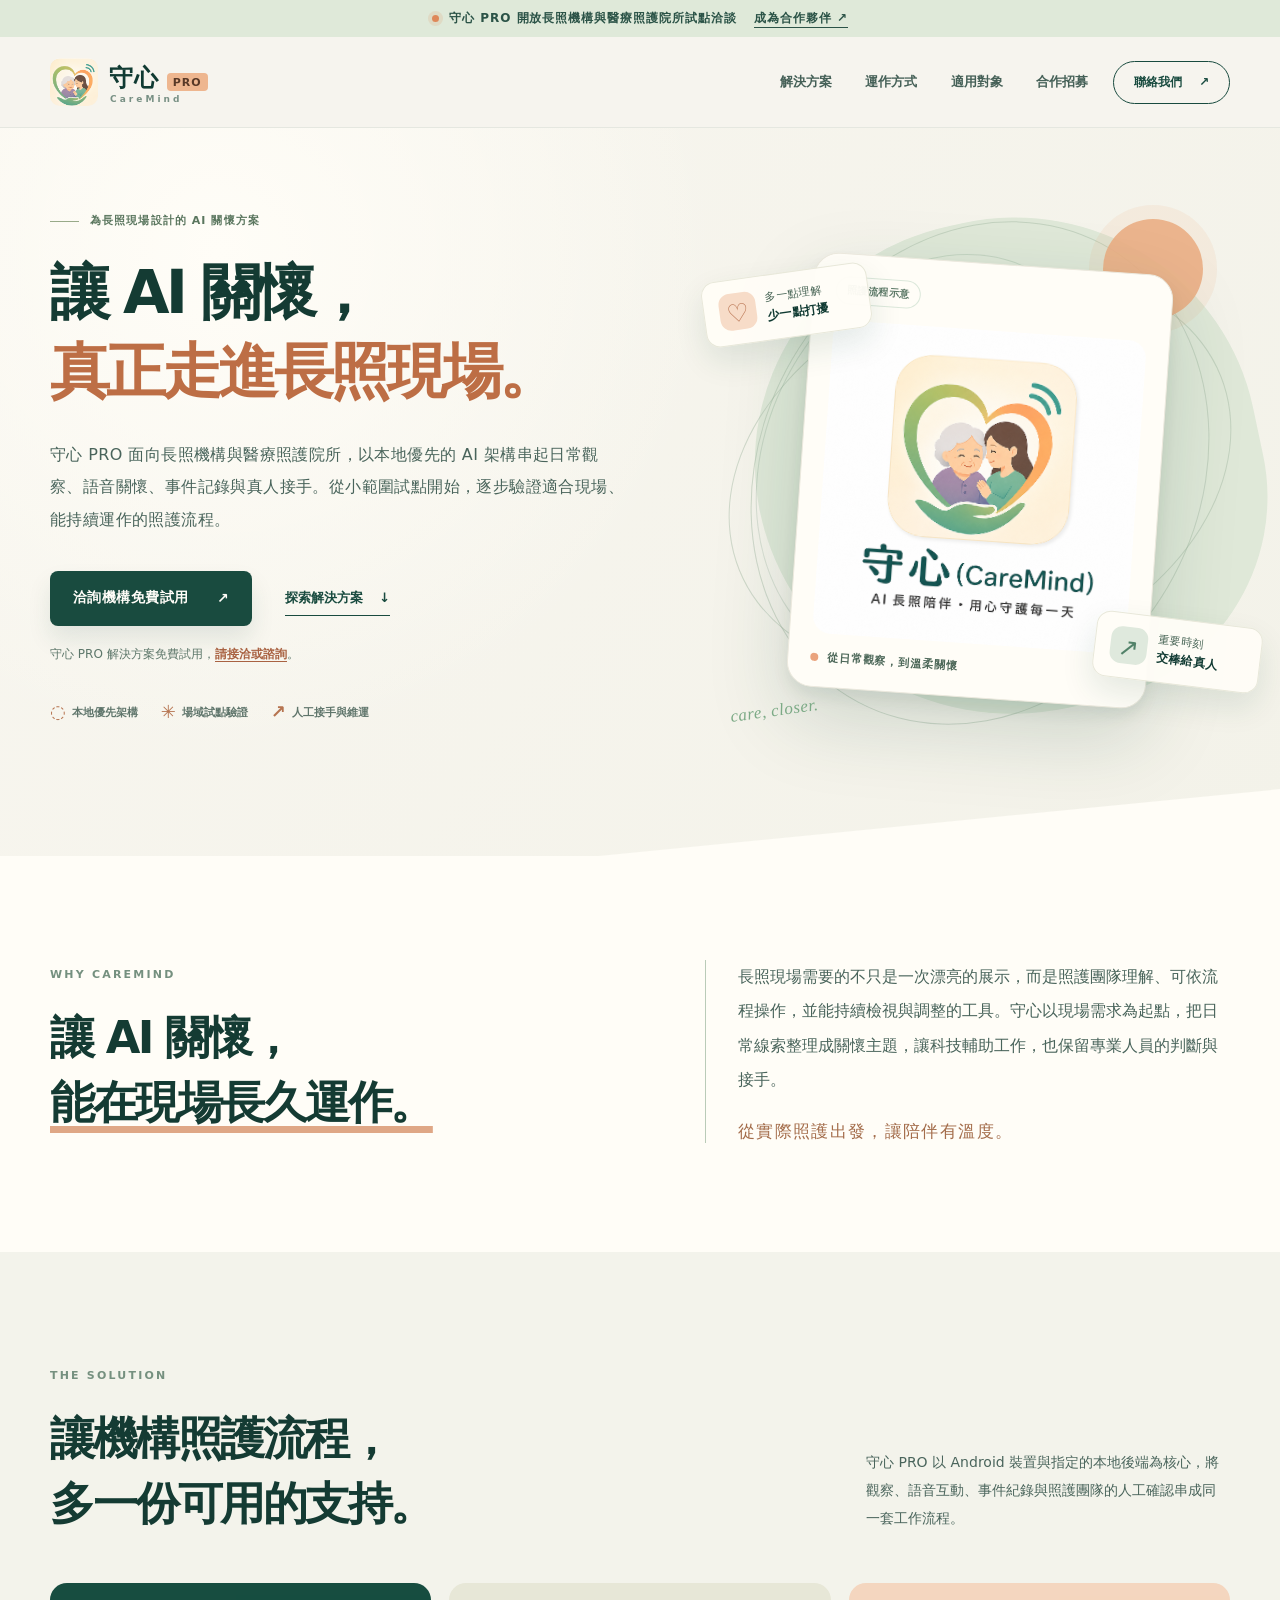
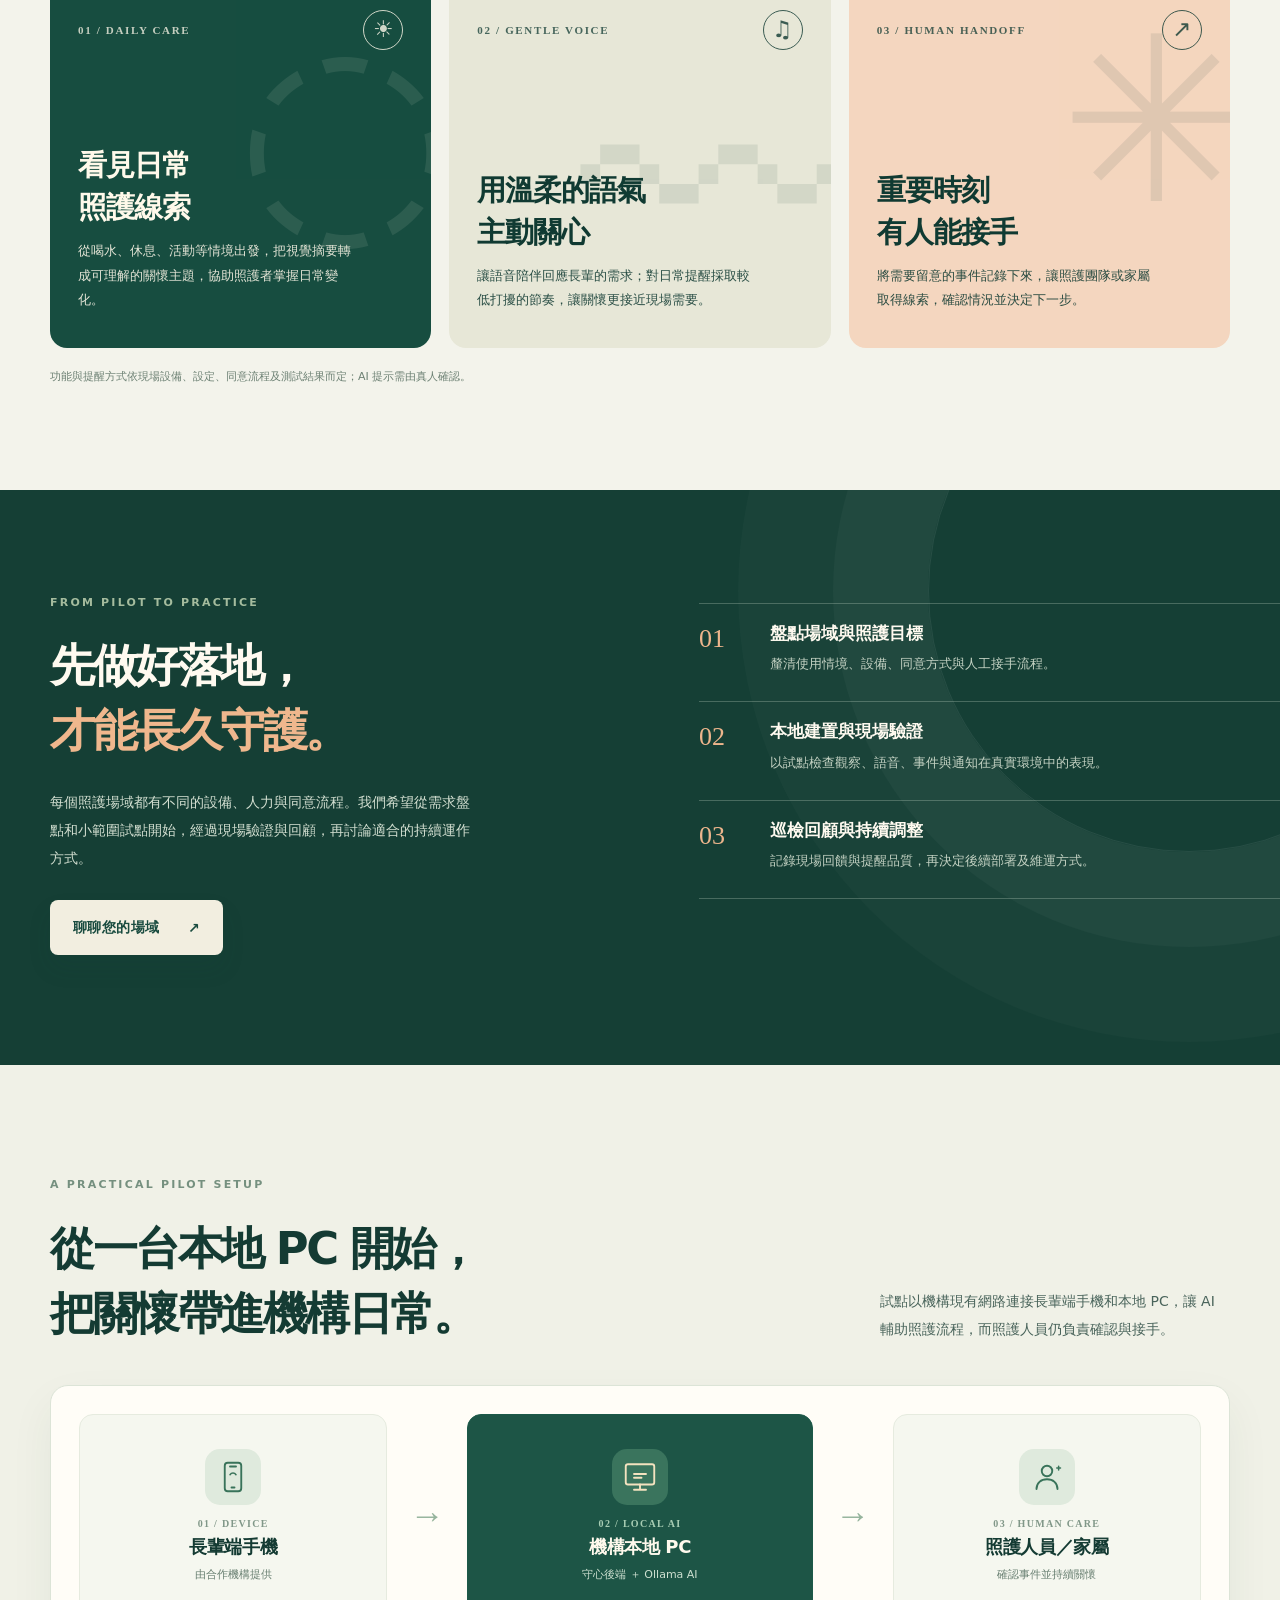
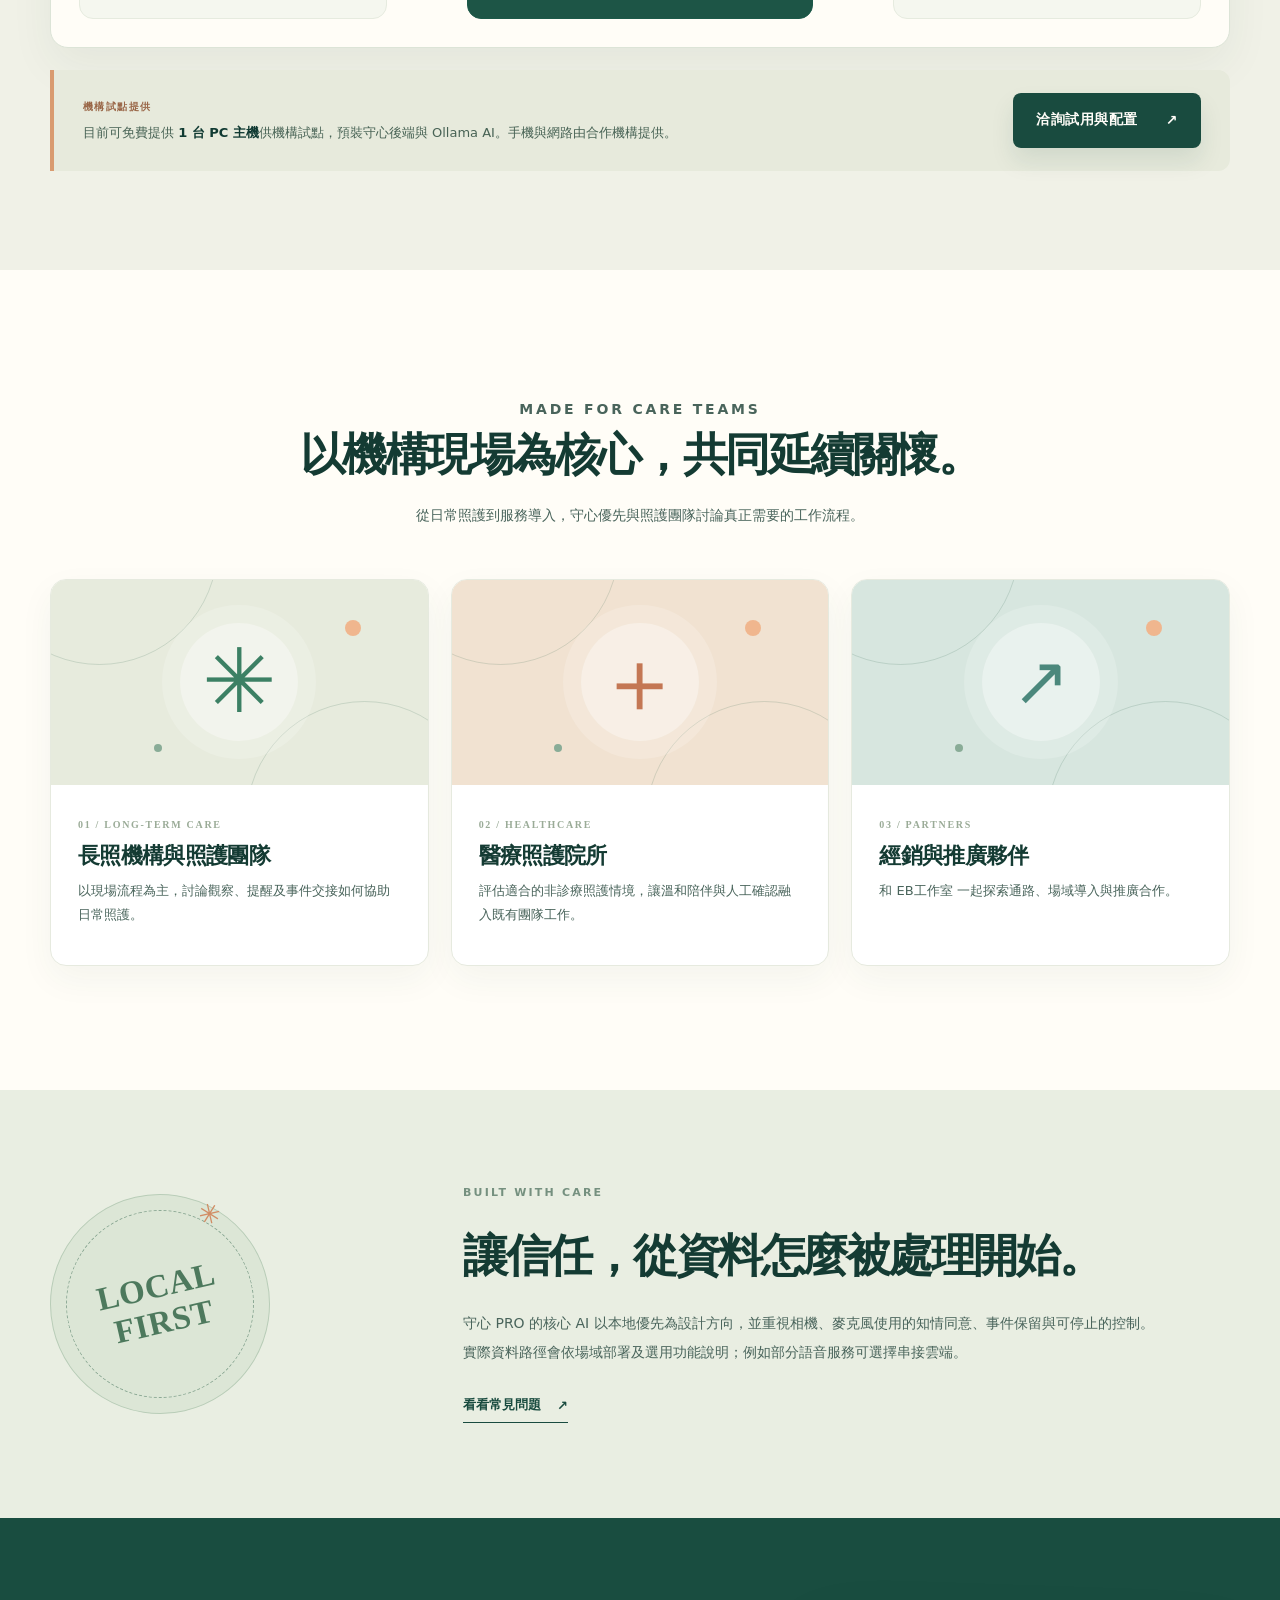
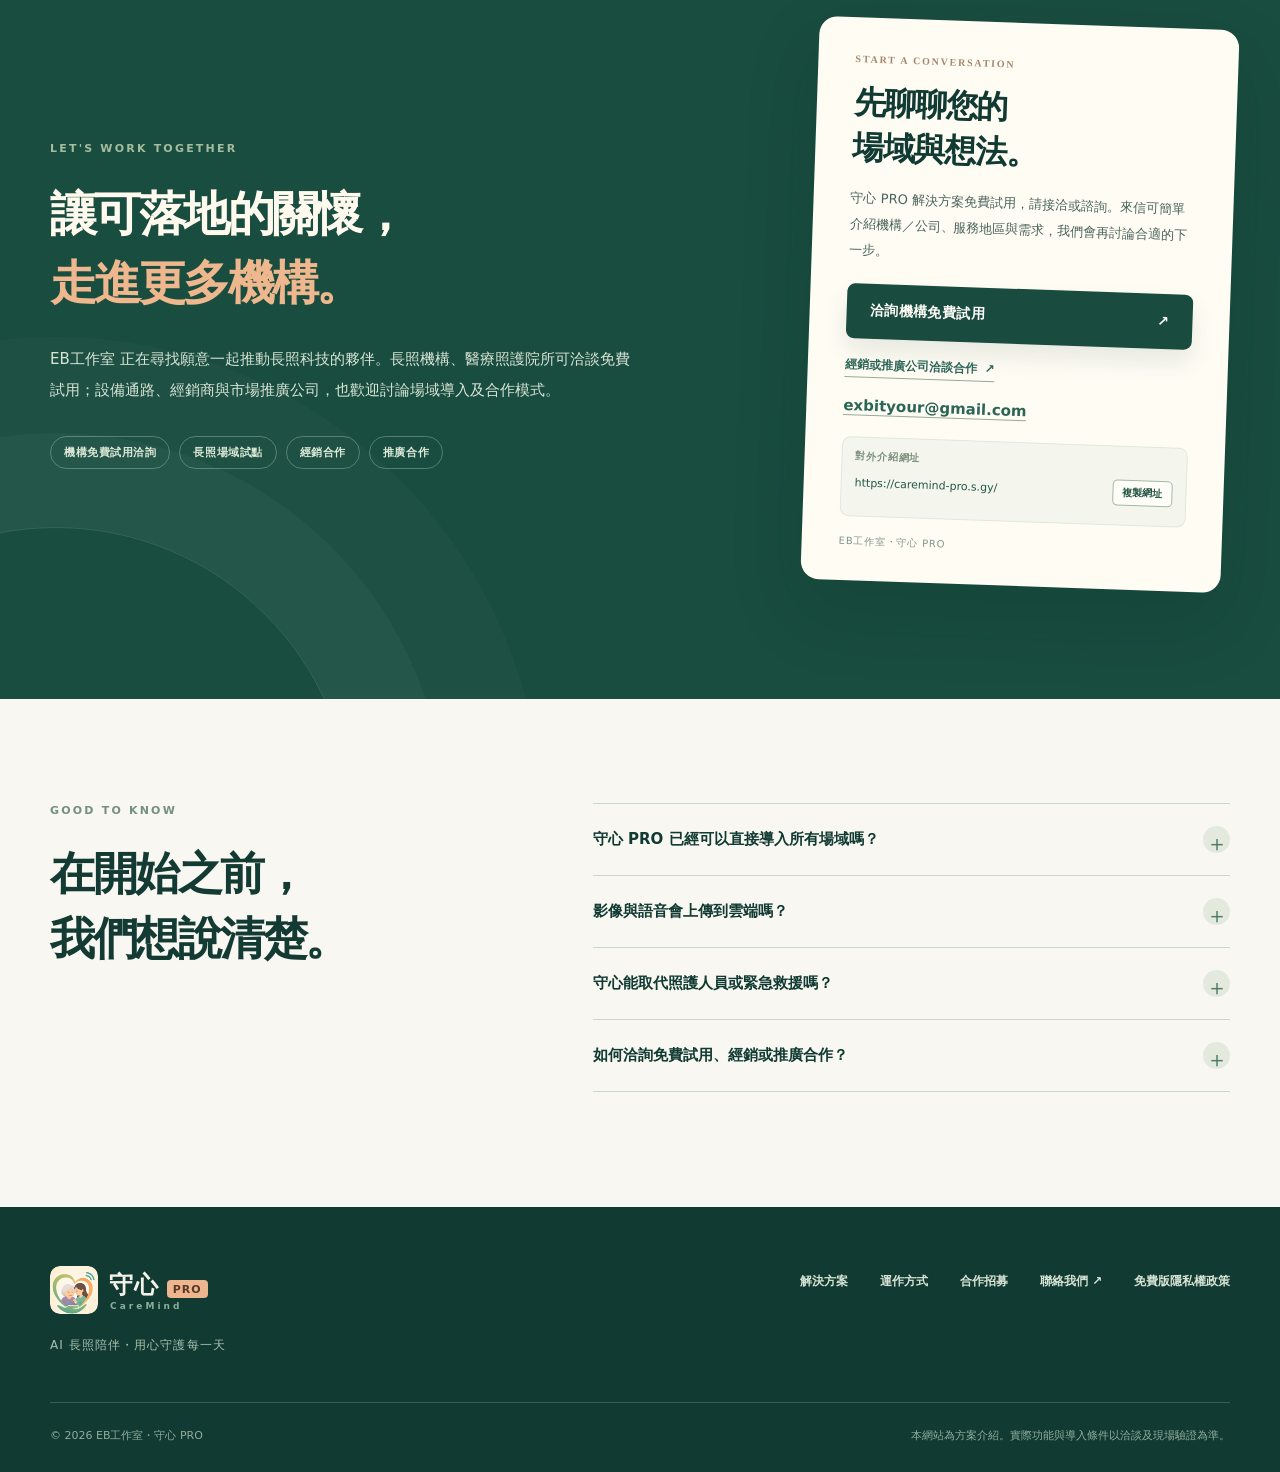
==== index.html @ 67236dec "Publish approved CareMind public website" ====
<!doctype html>
<html lang="zh-Hant-TW">
  <head>
    <meta charset="utf-8" />
    <meta name="viewport" content="width=device-width, initial-scale=1" />
    <meta name="theme-color" content="#f7f5ee" />
    <meta name="description" content="守心 PRO 為台灣長照機構與醫療照護院所規劃本地優先的 AI 關懷試點：日常觀察、語音陪伴、事件紀錄與照護人員接手。免費試用、經銷與推廣合作請洽 EB工作室。" />
    <meta property="og:type" content="website" />
    <meta property="og:locale" content="zh_TW" />
    <meta property="og:site_name" content="守心 PRO｜CareMind" />
    <meta property="og:url" content="https://caremind-pro.s.gy/" />
    <meta property="og:title" content="守心 PRO｜長照機構 AI 關懷試點與本地部署" />
    <meta property="og:description" content="面向長照機構與醫療照護院所的本地優先 AI 關懷方案。機構免費試用、經銷與推廣合作歡迎洽詢 EB工作室。" />
    <meta property="og:image" content="./assets/caremind-brand.png" />
    <meta property="og:image:type" content="image/png" />
    <meta property="og:image:width" content="1254" />
    <meta property="og:image:height" content="1254" />
    <meta property="og:image:alt" content="守心 CareMind 品牌圖：長輩與照護者在愛心中相伴" />
    <meta name="twitter:card" content="summary" />
    <meta name="twitter:title" content="守心 PRO｜長照機構 AI 關懷試點" />
    <meta name="twitter:description" content="本地優先 AI 關懷，從機構試點到人工接手。免費試用與經銷推廣合作歡迎洽詢。" />
    <meta name="twitter:image" content="./assets/caremind-brand.png" />
    <meta name="twitter:image:alt" content="守心 CareMind 品牌圖：長輩與照護者在愛心中相伴" />
    <title>守心 PRO｜長照機構 AI 關懷試點與本地部署方案</title>
    <script type="application/ld+json">
      {
        "@context": "https://schema.org",
        "@graph": [
          {
            "@type": "Organization",
            "@id": "https://caremind-pro.s.gy/#organization",
            "name": "EB工作室",
            "url": "https://caremind-pro.s.gy/",
            "email": "exbityour@gmail.com",
            "contactPoint": {
              "@type": "ContactPoint",
              "contactType": "方案與合作洽詢",
              "email": "exbityour@gmail.com",
              "availableLanguage": "zh-TW"
            }
          },
          {
            "@type": "WebSite",
            "@id": "https://caremind-pro.s.gy/#website",
            "name": "守心 PRO",
            "alternateName": "CareMind PRO",
            "url": "https://caremind-pro.s.gy/",
            "inLanguage": "zh-TW",
            "publisher": { "@id": "https://caremind-pro.s.gy/#organization" }
          }
        ]
      }
    </script>
    <link rel="icon" href="./assets/caremind-logo.svg?v=20261008" type="image/svg+xml" />
    <link rel="stylesheet" href="./styles.css?v=20261008-logo" />
  </head>
  <body>
    <a class="skip-link" href="#main">跳至主要內容</a>

    <div class="announcement">
      <div class="container announcement__inner">
        <span class="announcement__dot" aria-hidden="true"></span>
        <p>守心 PRO 開放長照機構與醫療照護院所試點洽談</p>
        <a href="#partners">成為合作夥伴 <span aria-hidden="true">↗</span></a>
      </div>
    </div>

    <header class="site-header">
      <div class="container site-header__inner">
        <a class="brand" href="#top" aria-label="守心 PRO，回到頁首">
          <span class="brand__mark" aria-hidden="true">
            <img src="./assets/caremind-logo.svg?v=20261008" width="48" height="48" alt="" />
          </span>
          <span class="brand__name">守心 <strong>PRO</strong><small>CareMind</small></span>
        </a>

        <nav class="desktop-nav" aria-label="主要導覽">
          <a href="#solution">解決方案</a>
          <a href="#how-it-works">運作方式</a>
          <a href="#who-its-for">適用對象</a>
          <a href="#partners">合作招募</a>
        </nav>

        <a class="header-contact" href="mailto:exbityour@gmail.com?subject=%E5%AE%88%E5%BF%83%20PRO%20%E6%96%B9%E6%A1%88%E6%B4%BD%E8%AB%87">聯絡我們 <span aria-hidden="true">↗</span></a>

        <details class="mobile-nav">
          <summary aria-label="開啟導覽選單"><span></span><span></span><span></span></summary>
          <nav aria-label="手機導覽">
            <a href="#solution">解決方案</a>
            <a href="#how-it-works">運作方式</a>
            <a href="#who-its-for">適用對象</a>
            <a href="#partners">合作招募</a>
            <a href="mailto:exbityour@gmail.com">聯絡我們 ↗</a>
          </nav>
        </details>
      </div>
    </header>

    <main id="main">
      <section class="hero section" id="top" aria-labelledby="hero-title">
        <div class="container hero__grid">
          <div class="hero__copy">
            <p class="eyebrow"><span class="eyebrow__line"></span> 為長照現場設計的 AI 關懷方案</p>
            <h1 id="hero-title">讓 AI 關懷，<br /><em>真正走進長照現場。</em></h1>
            <p class="hero__lead">守心 PRO 面向長照機構與醫療照護院所，以本地優先的 AI 架構串起日常觀察、語音關懷、事件記錄與真人接手。從小範圍試點開始，逐步驗證適合現場、能持續運作的照護流程。</p>
            <div class="hero__actions">
              <a class="button button--primary" href="mailto:exbityour@gmail.com?subject=%E5%AE%88%E5%BF%83%20PRO%20%E6%A9%9F%E6%A7%8B%E5%85%8D%E8%B2%BB%E8%A9%A6%E7%94%A8%E8%AB%AE%E8%A9%A2">洽詢機構免費試用 <span aria-hidden="true">↗</span></a>
              <a class="text-link" href="#solution">探索解決方案 <span aria-hidden="true">↓</span></a>
            </div>
            <p class="hero__trial">守心 PRO 解決方案免費試用，<a href="mailto:exbityour@gmail.com?subject=%E5%AE%88%E5%BF%83%20PRO%20%E5%85%8D%E8%B2%BB%E8%A9%A6%E7%94%A8%E8%AB%AE%E8%A9%A2">請接洽或諮詢</a>。</p>
            <div class="hero__footer" aria-label="方案重點">
              <span><i class="hero__footer-icon" aria-hidden="true">◌</i> 本地優先架構</span>
              <span><i class="hero__footer-icon" aria-hidden="true">✳</i> 場域試點驗證</span>
              <span><i class="hero__footer-icon" aria-hidden="true">↗</i> 人工接手與維運</span>
            </div>
          </div>

          <div class="hero-art" aria-label="守心照護流程示意">
            <div class="hero-art__orbit hero-art__orbit--one" aria-hidden="true"></div>
            <div class="hero-art__orbit hero-art__orbit--two" aria-hidden="true"></div>
            <div class="hero-art__sun" aria-hidden="true"></div>
            <div class="hero-art__card">
              <span class="hero-art__tag">照護流程示意</span>
              <div class="hero-art__logo-frame">
                <img src="./assets/caremind-brand.png" width="1254" height="1254" alt="守心 CareMind：AI 長照陪伴，用心守護每一天" fetchpriority="high" />
              </div>
              <div class="hero-art__caption"><span class="hero-art__caption-dot"></span><span>從日常觀察，到溫柔關懷</span></div>
            </div>
            <div class="hero-art__note hero-art__note--top"><span class="mini-icon mini-icon--peach" aria-hidden="true">♡</span><span>多一點理解<br /><strong>少一點打擾</strong></span></div>
            <div class="hero-art__note hero-art__note--bottom"><span class="mini-icon mini-icon--sage" aria-hidden="true">↗</span><span>重要時刻<br /><strong>交棒給真人</strong></span></div>
            <span class="hero-art__scribble" aria-hidden="true">care, closer.</span>
          </div>
        </div>
        <div class="hero__bottom-shape" aria-hidden="true"></div>
      </section>

      <section class="intro section" aria-labelledby="intro-title">
        <div class="container intro__grid">
          <div><p class="section-kicker">WHY CAREMIND</p><h2 id="intro-title">讓 AI 關懷，<br /><span class="underlined">能在現場長久運作。</span></h2></div>
          <div class="intro__copy"><p>長照現場需要的不只是一次漂亮的展示，而是照護團隊理解、可依流程操作，並能持續檢視與調整的工具。守心以現場需求為起點，把日常線索整理成關懷主題，讓科技輔助工作，也保留專業人員的判斷與接手。</p><span class="intro__signature">從實際照護出發，讓陪伴有溫度。</span></div>
        </div>
      </section>

      <section class="solution section" id="solution" aria-labelledby="solution-title">
        <div class="container">
          <div class="section-heading"><div><p class="section-kicker">THE SOLUTION</p><h2 id="solution-title">讓機構照護流程，<br />多一份可用的支持。</h2></div><p>守心 PRO 以 Android 裝置與指定的本地後端為核心，將觀察、語音互動、事件紀錄與照護團隊的人工確認串成同一套工作流程。</p></div>
          <div class="feature-grid">
            <article class="feature-card feature-card--green"><div class="feature-card__top"><span class="feature-card__number">01 / DAILY CARE</span><span class="feature-card__icon" aria-hidden="true">☀</span></div><h3>看見日常<br />照護線索</h3><p>從喝水、休息、活動等情境出發，把視覺摘要轉成可理解的關懷主題，協助照護者掌握日常變化。</p><span class="feature-card__ornament" aria-hidden="true">◌</span></article>
            <article class="feature-card feature-card--cream"><div class="feature-card__top"><span class="feature-card__number">02 / GENTLE VOICE</span><span class="feature-card__icon" aria-hidden="true">♫</span></div><h3>用溫柔的語氣<br />主動關心</h3><p>讓語音陪伴回應長輩的需求；對日常提醒採取較低打擾的節奏，讓關懷更接近現場需要。</p><span class="feature-card__ornament" aria-hidden="true">〰</span></article>
            <article class="feature-card feature-card--peach"><div class="feature-card__top"><span class="feature-card__number">03 / HUMAN HANDOFF</span><span class="feature-card__icon" aria-hidden="true">↗</span></div><h3>重要時刻<br />有人能接手</h3><p>將需要留意的事件記錄下來，讓照護團隊或家屬取得線索，確認情況並決定下一步。</p><span class="feature-card__ornament" aria-hidden="true">✳</span></article>
          </div>
          <p class="solution__note">功能與提醒方式依現場設備、設定、同意流程及測試結果而定；AI 提示需由真人確認。</p>
        </div>
      </section>

      <section class="process section" id="how-it-works" aria-labelledby="process-title">
        <div class="container process__grid">
          <div class="process__lead"><p class="section-kicker section-kicker--light">FROM PILOT TO PRACTICE</p><h2 id="process-title">先做好落地，<br /><em>才能長久守護。</em></h2><p>每個照護場域都有不同的設備、人力與同意流程。我們希望從需求盤點和小範圍試點開始，經過現場驗證與回顧，再討論適合的持續運作方式。</p><a class="button button--light" href="mailto:exbityour@gmail.com?subject=%E5%AE%88%E5%BF%83%20PRO%20%E6%A9%9F%E6%A7%8B%E8%A9%A6%E9%BB%9E%E6%B4%BD%E8%AB%87">聊聊您的場域 <span aria-hidden="true">↗</span></a></div>
          <ol class="process-list">
            <li><span class="process-list__num">01</span><div><h3>盤點場域與照護目標</h3><p>釐清使用情境、設備、同意方式與人工接手流程。</p></div></li>
            <li><span class="process-list__num">02</span><div><h3>本地建置與現場驗證</h3><p>以試點檢查觀察、語音、事件與通知在真實環境中的表現。</p></div></li>
            <li><span class="process-list__num">03</span><div><h3>巡檢回顧與持續調整</h3><p>記錄現場回饋與提醒品質，再決定後續部署及維運方式。</p></div></li>
          </ol>
        </div>
      </section>

      <section class="pilot section" id="pilot" aria-labelledby="pilot-title">
        <div class="container">
          <div class="pilot__heading"><div><p class="section-kicker">A PRACTICAL PILOT SETUP</p><h2 id="pilot-title">從一台本地 PC 開始，<br />把關懷帶進機構日常。</h2></div><p>試點以機構現有網路連接長輩端手機和本地 PC，讓 AI 輔助照護流程，而照護人員仍負責確認與接手。</p></div>
          <div class="pilot-diagram" aria-label="機構試點架構：長輩端手機透過機構網路連接本地 PC，再由照護人員與家屬確認及關懷">
            <div class="pilot-diagram__node"><span class="pilot-diagram__icon" aria-hidden="true"><svg viewBox="0 0 48 48" fill="none"><rect x="13" y="5" width="22" height="38" rx="4" stroke="currentColor" stroke-width="2.5"/><path d="M20 10h8M22 38h4" stroke="currentColor" stroke-width="2.5" stroke-linecap="round"/><path d="M20 21c2-3 6-3 8 0" stroke="currentColor" stroke-width="2" stroke-linecap="round"/></svg></span><span class="pilot-diagram__step">01 / DEVICE</span><strong>長輩端手機</strong><small>由合作機構提供</small></div>
            <span class="pilot-diagram__arrow" aria-hidden="true">→</span>
            <div class="pilot-diagram__node pilot-diagram__node--core"><span class="pilot-diagram__icon" aria-hidden="true"><svg viewBox="0 0 48 48" fill="none"><rect x="5" y="7" width="38" height="27" rx="3" stroke="currentColor" stroke-width="2.5"/><path d="M16 41h16M24 34v7M16 20h16M16 25h10" stroke="currentColor" stroke-width="2.5" stroke-linecap="round"/></svg></span><span class="pilot-diagram__step">02 / LOCAL AI</span><strong>機構本地 PC</strong><small>守心後端 ＋ Ollama AI</small></div>
            <span class="pilot-diagram__arrow" aria-hidden="true">→</span>
            <div class="pilot-diagram__node"><span class="pilot-diagram__icon" aria-hidden="true"><svg viewBox="0 0 48 48" fill="none"><circle cx="24" cy="16" r="7" stroke="currentColor" stroke-width="2.5"/><path d="M10 40c0-8 6-13 14-13s14 5 14 13" stroke="currentColor" stroke-width="2.5" stroke-linecap="round"/><path d="M37 12h5M39.5 9.5v5" stroke="currentColor" stroke-width="2" stroke-linecap="round"/></svg></span><span class="pilot-diagram__step">03 / HUMAN CARE</span><strong>照護人員／家屬</strong><small>確認事件並持續關懷</small></div>
          </div>
          <div class="pilot__footer"><div><span class="pilot__offer-label">機構試點提供</span><p>目前可免費提供 <strong>1 台 PC 主機</strong>供機構試點，預裝守心後端與 Ollama AI。手機與網路由合作機構提供。</p></div><a class="button button--primary" href="mailto:exbityour@gmail.com?subject=%E5%AE%88%E5%BF%83%20PRO%20%E6%A9%9F%E6%A7%8B%E8%A9%A6%E9%BB%9E%E8%88%87%E5%85%8D%E8%B2%BB%E8%A9%A6%E7%94%A8%E8%AB%AE%E8%A9%A2">洽詢試用與配置 <span aria-hidden="true">↗</span></a></div>
        </div>
      </section>

      <section class="audience section" id="who-its-for" aria-labelledby="audience-title">
        <div class="container">
          <div class="section-heading section-heading--center"><p class="section-kicker">MADE FOR CARE TEAMS</p><h2 id="audience-title">以機構現場為核心，共同延續關懷。</h2><p>從日常照護到服務導入，守心優先與照護團隊討論真正需要的工作流程。</p></div>
          <div class="audience-grid">
            <article class="audience-card"><div class="audience-card__art audience-card__art--home" aria-hidden="true"><span>✳</span><i></i></div><div class="audience-card__body"><span class="audience-card__label">01 / LONG-TERM CARE</span><h3>長照機構與照護團隊</h3><p>以現場流程為主，討論觀察、提醒及事件交接如何協助日常照護。</p></div></article>
            <article class="audience-card"><div class="audience-card__art audience-card__art--care" aria-hidden="true"><span>＋</span><i></i></div><div class="audience-card__body"><span class="audience-card__label">02 / HEALTHCARE</span><h3>醫療照護院所</h3><p>評估適合的非診療照護情境，讓溫和陪伴與人工確認融入既有團隊工作。</p></div></article>
            <article class="audience-card"><div class="audience-card__art audience-card__art--partner" aria-hidden="true"><span>↗</span><i></i></div><div class="audience-card__body"><span class="audience-card__label">03 / PARTNERS</span><h3>經銷與推廣夥伴</h3><p>和 EB工作室 一起探索通路、場域導入與推廣合作。</p></div></article>
          </div>
        </div>
      </section>

      <section class="trust section" aria-labelledby="trust-title">
        <div class="container trust__grid">
          <div class="trust__badge" aria-hidden="true"><span>LOCAL<br />FIRST</span><span class="trust__badge-ring"></span></div>
          <div><p class="section-kicker">BUILT WITH CARE</p><h2 id="trust-title">讓信任，從資料怎麼被處理開始。</h2><p>守心 PRO 的核心 AI 以本地優先為設計方向，並重視相機、麥克風使用的知情同意、事件保留與可停止的控制。實際資料路徑會依場域部署及選用功能說明；例如部分語音服務可選擇串接雲端。</p><a class="text-link" href="#questions">看看常見問題 <span aria-hidden="true">↗</span></a></div>
        </div>
      </section>

      <section class="partners section" id="partners" aria-labelledby="partners-title">
        <div class="container partners__grid">
          <div class="partners__copy"><p class="section-kicker section-kicker--light">LET'S WORK TOGETHER</p><h2 id="partners-title">讓可落地的關懷，<br /><em>走進更多機構。</em></h2><p>EB工作室 正在尋找願意一起推動長照科技的夥伴。長照機構、醫療照護院所可洽談免費試用；設備通路、經銷商與市場推廣公司，也歡迎討論場域導入及合作模式。</p><div class="partner-tags"><span>機構免費試用洽詢</span><span>長照場域試點</span><span>經銷合作</span><span>推廣合作</span></div></div>
          <div class="contact-card"><span class="contact-card__eyebrow">START A CONVERSATION</span><h3>先聊聊您的<br />場域與想法。</h3><p>守心 PRO 解決方案免費試用，請接洽或諮詢。來信可簡單介紹機構／公司、服務地區與需求，我們會再討論合適的下一步。</p><a class="button button--primary contact-card__button" href="mailto:exbityour@gmail.com?subject=%E5%AE%88%E5%BF%83%20PRO%20%E6%A9%9F%E6%A7%8B%E5%85%8D%E8%B2%BB%E8%A9%A6%E7%94%A8%E8%AB%AE%E8%A9%A2">洽詢機構免費試用 <span aria-hidden="true">↗</span></a><a class="contact-card__partner" href="mailto:exbityour@gmail.com?subject=%E5%AE%88%E5%BF%83%20PRO%20%E7%B6%93%E9%8A%B7%E8%88%87%E6%8E%A8%E5%BB%A3%E5%90%88%E4%BD%9C">經銷或推廣公司洽談合作 <span aria-hidden="true">↗</span></a><a class="contact-card__email" href="mailto:exbityour@gmail.com">exbityour@gmail.com</a><div class="contact-card__share"><span>對外介紹網址</span><code>https://caremind-pro.s.gy/</code><button type="button" id="copy-site-link">複製網址</button><span class="contact-card__share-status" id="copy-site-status" role="status" aria-live="polite"></span></div><span class="contact-card__studio">EB工作室・守心 PRO</span></div>
        </div>
      </section>

      <section class="faq section" id="questions" aria-labelledby="faq-title">
        <div class="container faq__grid"><div><p class="section-kicker">GOOD TO KNOW</p><h2 id="faq-title">在開始之前，<br />我們想說清楚。</h2></div><div class="faq__items"><details><summary>守心 PRO 已經可以直接導入所有場域嗎？<span aria-hidden="true">＋</span></summary><p>目前適合先洽談需求與試點。部署方式、設備條件、通知流程及現場驗收，都需要依您的場域確認；我們不會將展示情境當成已完成的正式部署。</p></details><details><summary>影像與語音會上傳到雲端嗎？<span aria-hidden="true">＋</span></summary><p>核心 AI 採本地優先設計，使用指定的本地後端處理。實際資料路徑取決於部署與選用設定；例如部分語音服務可選擇雲端端點，應在啟用前向使用者清楚說明。</p></details><details><summary>守心能取代照護人員或緊急救援嗎？<span aria-hidden="true">＋</span></summary><p>不能。守心是照護輔助工具，不是醫療器材，也不提供診斷、治療或緊急救援。AI 提醒可能誤判或漏報，重要事件仍須由真人確認並依現場流程處理。</p></details><details><summary>如何洽詢免費試用、經銷或推廣合作？<span aria-hidden="true">＋</span></summary><p>請寄信至 <a href="mailto:exbityour@gmail.com">exbityour@gmail.com</a>，介紹您的機構或公司、服務地區、需求與合作想法。EB工作室 會依方向進一步討論。</p></details></div></div>
      </section>
    </main>

    <footer class="site-footer"><div class="container"><div class="site-footer__top"><div><a class="brand brand--footer" href="#top" aria-label="守心 PRO，回到頁首"><span class="brand__mark" aria-hidden="true"><img src="./assets/caremind-logo.svg?v=20261008" width="48" height="48" alt="" loading="lazy" /></span><span class="brand__name">守心 <strong>PRO</strong><small>CareMind</small></span></a><p>AI 長照陪伴・用心守護每一天</p></div><div class="site-footer__links"><a href="#solution">解決方案</a><a href="#how-it-works">運作方式</a><a href="#partners">合作招募</a><a href="mailto:exbityour@gmail.com">聯絡我們 ↗</a><a href="https://caremind-pro.s.gy/free-privacy">免費版隱私權政策</a></div></div><div class="site-footer__bottom"><span>© <span id="year">2026</span> EB工作室・守心 PRO</span><span>本網站為方案介紹。實際功能與導入條件以洽談及現場驗證為準。</span></div></div></footer>
    <script src="./main.js" defer></script>
  </body>
</html>
---- styles.css ----
:root {
  --ink: #143b33;
  --ink-soft: #49645b;
  --forest: #194b3f;
  --forest-deep: #103a32;
  --mint: #dce7d6;
  --cream: #f7f5ee;
  --paper: #fffdf7;
  --peach: #f7c7a7;
  --orange: #e67f50;
  --line: #dce1d4;
  --shadow: 0 22px 70px rgb(26 56 44 / 9%);
}

* { box-sizing: border-box; }
html { scroll-behavior: smooth; }
body { margin: 0; overflow-x: hidden; background: var(--cream); color: var(--ink); font-family: "Noto Sans TC", "PingFang TC", "Microsoft JhengHei", system-ui, sans-serif; -webkit-font-smoothing: antialiased; }
img, svg { display: block; max-width: 100%; }
a { color: inherit; text-decoration: none; }
button, summary { cursor: pointer; }
a:focus-visible, summary:focus-visible { outline: 3px solid var(--orange); outline-offset: 4px; }
::selection { background: #f3bd97; color: var(--forest-deep); }
.container { width: min(100% - 64px, 1180px); margin-inline: auto; }
.section { position: relative; }
.skip-link { position: absolute; left: 16px; top: -100px; z-index: 20; padding: 10px 16px; background: var(--paper); border: 2px solid var(--forest); border-radius: 10px; }
.skip-link:focus { top: 12px; }

.announcement { background: #dfe9d9; color: #2b5347; font-size: 12px; font-weight: 650; letter-spacing: .08em; }
.announcement__inner { min-height: 37px; display: flex; align-items: center; justify-content: center; gap: 10px; }
.announcement p { margin: 0; }
.announcement a { margin-left: 7px; border-bottom: 1px solid currentColor; white-space: nowrap; }
.announcement a:hover { color: #a25936; }
.announcement__dot { width: 7px; height: 7px; flex: 0 0 7px; border-radius: 50%; background: #de8859; box-shadow: 0 0 0 4px rgb(222 136 89 / 16%); }

.site-header { position: relative; z-index: 10; background: rgb(247 245 238 / 94%); border-bottom: 1px solid rgb(25 75 63 / 8%); }
.site-header__inner { display: flex; align-items: center; justify-content: space-between; min-height: 90px; gap: 25px; }
.brand { display: inline-flex; align-items: center; gap: 11px; color: var(--forest-deep); white-space: nowrap; }
.brand__mark { width: 48px; height: 48px; flex: 0 0 auto; display: grid; place-items: center; overflow: hidden; border-radius: 10px; }
.brand__mark img { display: block; width: 100%; height: 100%; }
.brand__name { display: flex; align-items: baseline; gap: 7px; position: relative; padding-bottom: 8px; font-size: 24px; font-weight: 850; line-height: 1; letter-spacing: .055em; }
.brand__name strong { font-size: 11px; padding: 4px 6px 3px; border-radius: 4px; background: #eeb68f; color: #583927; font-weight: 800; letter-spacing: .1em; }
.brand__name small { position: absolute; left: 1px; bottom: -5px; font-size: 9px; font-weight: 800; letter-spacing: .34em; color: #789084; }
.desktop-nav { display: flex; align-items: center; gap: clamp(18px, 2.6vw, 38px); margin-left: auto; font-size: 13px; font-weight: 750; color: #456057; }
.desktop-nav a { transition: color .2s ease; }
.desktop-nav a:hover { color: var(--orange); }
.header-contact { display: inline-flex; align-items: center; justify-content: center; gap: 17px; min-height: 43px; padding: 0 20px; border: 1px solid var(--forest); border-radius: 100px; color: var(--forest); font-size: 12px; font-weight: 800; white-space: nowrap; transition: background .2s, color .2s, transform .2s; }
.header-contact:hover { transform: translateY(-2px); background: var(--forest); color: white; }
.mobile-nav { display: none; position: relative; }

.hero { overflow: hidden; background: radial-gradient(circle at 17% 17%, #fffdf7 0, transparent 41%), linear-gradient(123deg, #f8f6ef 0%, #f3f2e9 100%); }
.hero__grid { min-height: 690px; display: grid; grid-template-columns: 55% 45%; align-items: center; gap: 15px; padding-top: 50px; padding-bottom: 88px; }
.hero__copy { position: relative; z-index: 2; padding-bottom: 13px; }
.eyebrow, .section-kicker { display: flex; align-items: center; gap: 11px; margin: 0 0 23px; color: #75907f; font-size: 11px; font-weight: 850; line-height: 1.5; letter-spacing: .2em; }
.eyebrow { color: #5a765e; letter-spacing: .1em; }
.eyebrow__line { width: 29px; height: 1px; background: #98aa89; }
h1, h2, h3, p { overflow-wrap: break-word; }
.hero h1 { margin: 0; font-size: clamp(42px, 4.7vw, 68px); font-weight: 800; letter-spacing: -.065em; line-height: 1.31; }
.hero h1 em { color: #bd6e45; font-style: normal; }
.hero__lead { max-width: 575px; margin: 28px 0 0; color: var(--ink-soft); font-size: 16px; line-height: 2.05; letter-spacing: .025em; }
.hero__actions { display: flex; align-items: center; gap: 33px; flex-wrap: wrap; margin-top: 34px; }
.hero__trial { margin: 18px 0 0; color: #5d776a; font-size: 12px; line-height: 1.8; }
.hero__trial a { color: #a96242; font-weight: 800; border-bottom: 1px solid currentColor; }
.button { display: inline-flex; align-items: center; justify-content: space-between; gap: 28px; min-height: 55px; padding: 0 23px; border-radius: 8px; font-size: 14px; font-weight: 800; letter-spacing: .035em; box-shadow: 0 13px 23px rgb(24 72 61 / 10%); transition: transform .2s, background .2s, box-shadow .2s; }
.button:hover { transform: translateY(-3px); box-shadow: 0 17px 25px rgb(24 72 61 / 15%); }
.button--primary { background: var(--forest); color: #fffdf8; }
.button--primary:hover { background: #0e392f; }
.button--light { background: #f2eee0; color: var(--forest); }
.button--light:hover { background: #fffdf7; }
.text-link { display: inline-flex; align-items: center; gap: 16px; padding: 8px 0; border-bottom: 1px solid var(--forest); color: var(--forest); font-size: 13px; font-weight: 800; transition: color .2s, gap .2s; }
.text-link:hover { gap: 22px; color: var(--orange); }
.hero__footer { display: flex; flex-wrap: wrap; align-items: center; gap: 10px 23px; margin-top: 39px; color: #5f756b; font-size: 11px; font-weight: 700; }
.hero__footer span { display: inline-flex; align-items: center; gap: 6px; }
.hero__footer-icon { color: #b67450; font-size: 18px; font-style: normal; line-height: 0; }
.hero__bottom-shape { position: absolute; z-index: 1; right: 0; bottom: -1px; width: 54%; height: 70px; background: var(--paper); clip-path: polygon(0 100%,100% 3%,100% 100%); }

.hero-art { height: 590px; position: relative; display: flex; align-items: center; justify-content: center; isolation: isolate; }
.hero-art::before { content: ""; position: absolute; width: 95%; height: 84%; left: 8%; top: 7%; border-radius: 50% 50% 43% 53%; background: #dfe8d8; transform: rotate(-12deg); z-index: -2; }
.hero-art::after { content: ""; position: absolute; width: 350px; height: 430px; left: 9%; top: 12%; border: 1px solid rgb(67 114 85 / 16%); border-radius: 48% 52% 44% 56%; transform: rotate(32deg); z-index: -1; }
.hero-art__sun { position: absolute; top: 7%; right: 8%; width: 100px; height: 100px; border-radius: 50%; background: #ebae83; opacity: .9; box-shadow: 0 0 0 14px rgb(235 174 131 / 14%); z-index: -1; }
.hero-art__orbit { position: absolute; border: 1px solid #9fb6a1; border-radius: 50%; opacity: .45; z-index: -1; }
.hero-art__orbit--one { width: 520px; height: 380px; transform: rotate(-22deg); }
.hero-art__orbit--two { width: 440px; height: 520px; transform: rotate(28deg); }
.hero-art__card { position: relative; width: min(360px, 78%); margin: 15px 0 0 0; padding: 22px; border: 1px solid #ece9de; border-radius: 25px; background: #fffdf7; box-shadow: 0 30px 80px rgb(17 63 48 / 17%), 0 9px 15px rgb(17 63 48 / 7%); transform: rotate(4deg); }
.hero-art__tag { display: inline-block; padding: 6px 10px; border: 1px solid #dce8db; border-radius: 100px; color: #5a7765; font-size: 10px; font-weight: 750; letter-spacing: .05em; }
.hero-art__logo-frame { overflow: hidden; margin-top: 16px; border-radius: 18px; background: #fff; }
.hero-art__logo-frame img { display: block; width: 100%; height: auto; aspect-ratio: 1; object-fit: cover; }
.hero-art__caption { display: flex; align-items: center; gap: 9px; margin-top: 16px; color: #4c6758; font-size: 11px; font-weight: 750; letter-spacing: .08em; }
.hero-art__caption-dot { width: 8px; height: 8px; border-radius: 50%; background: #eaa37d; }
.hero-art__note { position: absolute; z-index: 2; display: flex; align-items: center; gap: 10px; min-width: 167px; padding: 13px 15px; border: 1px solid #e8e8da; border-radius: 14px; background: rgb(255 253 247 / 96%); box-shadow: 0 14px 32px rgb(21 74 55 / 11%); color: #466354; font-size: 11px; line-height: 1.65; letter-spacing: .045em; }
.hero-art__note strong { color: var(--forest-deep); font-size: 12px; }
.hero-art__note--top { top: 16%; left: -2%; transform: rotate(-8deg); }
.hero-art__note--bottom { right: -3%; bottom: 14%; transform: rotate(7deg); }
.mini-icon { display: grid; place-items: center; width: 37px; height: 37px; flex: 0 0 37px; border-radius: 11px; font-size: 25px; font-style: normal; }
.mini-icon--peach { background: #f7dcc8; color: #bb7755; }
.mini-icon--sage { background: #dfe9dd; color: #528269; }
.hero-art__scribble { position: absolute; left: 3%; bottom: 8%; color: #7caa86; font-family: Georgia, serif; font-size: 17px; font-style: italic; letter-spacing: .03em; transform: rotate(-8deg); }

.intro { padding: 104px 0 109px; background: var(--paper); }
.intro__grid { display: grid; grid-template-columns: 1fr 1fr; gap: 11%; align-items: center; }
.intro h2, .section-heading h2, .process h2, .trust h2, .partners h2, .faq h2 { margin: 0; font-size: clamp(32px, 3.5vw, 49px); font-weight: 800; line-height: 1.45; letter-spacing: -.055em; }
.underlined { text-decoration: underline; text-decoration-color: #dfa786; text-decoration-thickness: 7px; text-underline-offset: 8px; }
.intro__copy { padding-left: 32px; border-left: 1px solid #bacbb8; }
.intro__copy p { margin: 0 0 22px; color: var(--ink-soft); font-size: 16px; line-height: 2.15; }
.intro__signature { font-family: "Noto Serif TC", "Songti TC", "PMingLiU", serif; color: #a46d4b; font-size: 17px; letter-spacing: .08em; }

.solution { padding: 116px 0 103px; background: #f3f3eb; }
.section-heading { display: flex; justify-content: space-between; align-items: end; gap: 50px; margin-bottom: 46px; }
.section-heading h2 { max-width: 660px; }
.section-heading > p { max-width: 360px; margin: 0 4px 5px 0; color: var(--ink-soft); font-size: 14px; line-height: 2; }
.feature-grid { display: grid; grid-template-columns: repeat(3, 1fr); gap: 18px; }
.feature-card { min-height: 365px; position: relative; overflow: hidden; display: flex; flex-direction: column; align-items: flex-start; padding: 27px 28px 35px; border-radius: 17px; isolation: isolate; }
.feature-card--green { background: #174d40; color: #fff9ea; }
.feature-card--cream { background: #e7e7d7; color: var(--forest-deep); }
.feature-card--peach { background: #f4d6bf; color: var(--forest-deep); }
.feature-card__top { width: 100%; display: flex; align-items: center; justify-content: space-between; gap: 12px; margin-bottom: auto; }
.feature-card__number { font-family: Georgia, serif; font-size: 11px; font-weight: 700; letter-spacing: .15em; opacity: .75; }
.feature-card__icon { width: 40px; height: 40px; display: grid; place-items: center; border: 1px solid currentColor; border-radius: 50%; font-size: 23px; line-height: 1; opacity: .8; }
.feature-card h3 { z-index: 1; margin: 26px 0 11px; font-size: 29px; letter-spacing: -.035em; line-height: 1.45; }
.feature-card p { z-index: 1; max-width: 285px; margin: 0; font-size: 13px; line-height: 1.9; opacity: .88; }
.feature-card__ornament { position: absolute; z-index: -1; top: 7%; right: -6%; font-family: Georgia, serif; font-size: 250px; font-weight: 400; line-height: 1; opacity: .09; }
.feature-card--cream .feature-card__ornament { top: 15%; right: -17%; font-size: 315px; }
.feature-card--peach .feature-card__ornament { top: 7%; right: -6%; font-size: 230px; }
.solution__note { margin: 19px 0 0; color: #6c8073; font-size: 11px; line-height: 1.8; }

.process { overflow: hidden; padding: 105px 0 110px; background: #153f35; color: #fffaf0; }
.process::before { content: ""; position: absolute; right: -170px; top: -160px; width: 520px; height: 520px; border: 1px solid rgb(255 255 255 / 8%); border-radius: 50%; box-shadow: 0 0 0 95px rgb(255 255 255 / 3%), 0 0 0 190px rgb(255 255 255 / 2%); pointer-events: none; }
.process__grid { position: relative; display: grid; grid-template-columns: 48% 52%; gap: 7%; }
.section-kicker--light { color: #a5bc9e; }
.process h2 em, .partners h2 em { color: #efb78d; font-style: normal; }
.process__lead > p:not(.section-kicker) { max-width: 425px; margin: 24px 0 28px; color: #d3dfd1; font-size: 14px; line-height: 2; }
.process-list { margin: 8px 0 0; padding: 0; list-style: none; }
.process-list li { display: flex; gap: 25px; padding: 17px 0 25px; border-bottom: 1px solid rgb(235 245 230 / 24%); }
.process-list li:first-child { border-top: 1px solid rgb(235 245 230 / 24%); }
.process-list__num { min-width: 46px; color: #edb58c; font-family: Georgia, serif; font-size: 26px; line-height: 1.35; }
.process-list h3 { margin: 0 0 6px; font-size: 17px; line-height: 1.5; }
.process-list p { margin: 0; color: #c4d2c3; font-size: 13px; line-height: 1.85; }

.pilot { padding: 112px 0 99px; background: #f0f1e7; }
.pilot__heading { display: flex; justify-content: space-between; align-items: end; gap: 35px; margin-bottom: 38px; }
.pilot h2 { margin: 0; font-size: clamp(32px, 3.5vw, 49px); font-weight: 800; line-height: 1.45; letter-spacing: -.055em; }
.pilot__heading > p { max-width: 350px; margin: 0 0 4px; color: var(--ink-soft); font-size: 14px; line-height: 2; }
.pilot-diagram { display: grid; grid-template-columns: 1fr 56px 1.12fr 56px 1fr; align-items: center; gap: 12px; padding: 28px; border: 1px solid #dce4d7; border-radius: 18px; background: #fffdf7; box-shadow: 0 18px 45px rgb(31 76 52 / 6%); }
.pilot-diagram__node { min-height: 205px; display: flex; flex-direction: column; align-items: center; justify-content: center; padding: 17px; border: 1px solid #e6ebdf; border-radius: 14px; background: #f5f7ef; text-align: center; }
.pilot-diagram__node--core { border-color: #1c5949; background: #1d5546; color: #fff9ed; }
.pilot-diagram__icon { width: 56px; height: 56px; display: grid; place-items: center; margin-bottom: 13px; border-radius: 15px; background: #dfeadd; color: #39735a; }
.pilot-diagram__node--core .pilot-diagram__icon { background: #3a745d; color: #f4e2bf; }
.pilot-diagram__icon svg { width: 36px; height: 36px; }
.pilot-diagram__step { margin-bottom: 6px; color: #809788; font-family: Georgia, serif; font-size: 10px; font-weight: 700; letter-spacing: .13em; }
.pilot-diagram__node--core .pilot-diagram__step { color: #a8cdb4; }
.pilot-diagram__node strong { font-size: 18px; letter-spacing: -.02em; }
.pilot-diagram__node small { margin-top: 7px; color: #687f71; font-size: 11px; line-height: 1.6; }
.pilot-diagram__node--core small { color: #cee0d1; }
.pilot-diagram__arrow { justify-self: center; color: #96b49d; font-family: Georgia, serif; font-size: 35px; }
.pilot__footer { display: flex; align-items: center; justify-content: space-between; gap: 35px; margin-top: 22px; padding: 23px 29px; border-left: 4px solid #d99b70; border-radius: 0 12px 12px 0; background: #e7eadc; }
.pilot__offer-label { color: #9a6748; font-size: 10px; font-weight: 800; letter-spacing: .14em; }
.pilot__footer p { max-width: 670px; margin: 7px 0 0; color: #486355; font-size: 13px; line-height: 1.85; }
.pilot__footer strong { color: var(--forest-deep); }
.pilot__footer .button { flex: 0 0 auto; }

.audience { padding: 112px 0 124px; background: var(--paper); }
.section-heading--center { display: block; text-align: center; margin-bottom: 50px; }
.section-heading--center .section-kicker { justify-content: center; }
.section-heading--center h2 { max-width: none; }
.section-heading--center > p { max-width: none; margin: 13px auto 0; }
.audience-grid { display: grid; grid-template-columns: repeat(3, 1fr); gap: 22px; }
.audience-card { overflow: hidden; border: 1px solid #e6eadf; border-radius: 16px; background: #fff; box-shadow: 0 13px 35px rgb(35 70 50 / 5%); transition: transform .25s, box-shadow .25s; }
.audience-card:hover { transform: translateY(-5px); box-shadow: var(--shadow); }
.audience-card__art { position: relative; height: 205px; display: grid; place-items: center; overflow: hidden; }
.audience-card__art--home { background: #e7ebdd; }
.audience-card__art--care { background: #f1e2d1; }
.audience-card__art--partner { background: #d7e6df; }
.audience-card__art::before, .audience-card__art::after { content: ""; position: absolute; width: 235px; height: 235px; border: 1px solid rgb(37 94 70 / 16%); border-radius: 50%; }
.audience-card__art::before { top: -152px; left: -70px; }
.audience-card__art::after { bottom: -153px; right: -55px; }
.audience-card__art span { z-index: 1; display: grid; place-items: center; width: 118px; height: 118px; border-radius: 50%; background: rgb(255 255 255 / 45%); color: #3c8064; font-family: Georgia, serif; font-size: 89px; line-height: 1; box-shadow: 0 0 0 18px rgb(255 255 255 / 18%); }
.audience-card__art--care span { color: #c47754; }
.audience-card__art--partner span { color: #4b887c; font-size: 69px; }
.audience-card__art i { position: absolute; width: 16px; height: 16px; top: 40px; right: 67px; border-radius: 50%; background: #f0b68e; box-shadow: -195px 120px 0 -4px #89ac97; }
.audience-card__body { padding: 28px 27px 33px; }
.audience-card__label { color: #9aab97; font-family: Georgia, serif; font-size: 10px; font-weight: 700; letter-spacing: .17em; }
.audience-card h3 { margin: 9px 0 8px; font-size: 22px; letter-spacing: -.03em; }
.audience-card p { min-height: 53px; margin: 0; color: var(--ink-soft); font-size: 13px; line-height: 1.9; }

.trust { padding: 95px 0; background: #e9eee2; }
.trust__grid { display: grid; grid-template-columns: 30% 70%; align-items: center; gap: 5%; }
.trust__badge { position: relative; width: 220px; height: 220px; display: grid; place-items: center; border-radius: 50%; background: #dce6d6; border: 1px solid #b9cdb8; transform: rotate(-13deg); }
.trust__badge::after { content: "✳"; position: absolute; top: 17px; right: 29px; color: #d18c64; font-size: 27px; }
.trust__badge span:first-child { color: #4d795d; font-family: Georgia, serif; font-size: 33px; font-weight: 700; letter-spacing: .02em; line-height: 1.1; text-align: center; }
.trust__badge-ring { position: absolute; inset: 15px; border: 1px dashed #8ca995; border-radius: 50%; }
.trust h2 { max-width: 690px; }
.trust p:not(.section-kicker) { max-width: 700px; margin: 20px 0 22px; color: var(--ink-soft); font-size: 14px; line-height: 2.05; }

.partners { overflow: hidden; padding: 105px 0 113px; background: #194d40; color: #fff9ee; }
.partners::before { content: ""; position: absolute; width: 590px; height: 590px; left: -240px; bottom: -420px; border: 1px solid rgb(255 255 255 / 12%); border-radius: 50%; box-shadow: 0 0 0 94px rgb(255 255 255 / 3%), 0 0 0 190px rgb(255 255 255 / 2%); }
.partners__grid { position: relative; display: grid; grid-template-columns: 1fr 420px; align-items: center; gap: 10%; }
.partners h2 { font-size: clamp(36px, 3.7vw, 52px); }
.partners__copy > p:not(.section-kicker) { max-width: 585px; margin: 26px 0 29px; color: #d9e5d6; font-size: 15px; line-height: 2.1; }
.partner-tags { display: flex; flex-wrap: wrap; gap: 9px; }
.partner-tags span { padding: 8px 13px; border: 1px solid rgb(226 243 224 / 29%); border-radius: 100px; color: #dce9d7; font-size: 11px; font-weight: 700; letter-spacing: .05em; }
.contact-card { display: flex; flex-direction: column; align-items: flex-start; padding: 36px 37px 32px; border-radius: 18px; background: #fffcf4; color: var(--forest-deep); box-shadow: 0 30px 70px rgb(3 37 27 / 18%); transform: rotate(2deg); }
.contact-card__eyebrow { color: #a3866d; font-family: Georgia, serif; font-size: 10px; font-weight: 700; letter-spacing: .18em; }
.contact-card h3 { margin: 16px 0 6px; font-size: 32px; line-height: 1.4; letter-spacing: -.04em; }
.contact-card p { margin: 9px 0 20px; color: var(--ink-soft); font-size: 13px; line-height: 2; }
.contact-card__button { width: 100%; }
.contact-card__partner { display: inline-flex; align-items: center; gap: 8px; margin-top: 17px; padding-bottom: 3px; border-bottom: 1px solid #95aa99; color: #2b6556; font-size: 12px; font-weight: 800; line-height: 1.5; }
.contact-card__partner:hover { color: #b56b4e; }
.contact-card__email { margin: 19px 0 8px; border-bottom: 1px solid #95aa99; color: #2b6556; font-size: 15px; font-weight: 700; }
.contact-card__email:hover { color: #b56b4e; }
.contact-card__share { width: 100%; display: flex; align-items: center; flex-wrap: wrap; gap: 7px 11px; margin: 13px 0 18px; padding: 12px 13px; border: 1px solid #e0e8db; border-radius: 9px; background: #f4f6ed; }
.contact-card__share > span:first-child { width: 100%; color: #7c8f7c; font-size: 10px; font-weight: 800; letter-spacing: .08em; }
.contact-card__share code { color: #245647; font-family: inherit; font-size: 11px; overflow-wrap: anywhere; }
.contact-card__share button { margin-left: auto; padding: 5px 9px; border: 1px solid #a3b9a6; border-radius: 5px; background: #fffdf7; color: #245647; font: inherit; font-size: 10px; font-weight: 800; white-space: nowrap; }
.contact-card__share button:hover { background: #e2ecdf; }
.contact-card__share-status { width: 100%; color: #597463; font-size: 11px; }
.contact-card__studio { color: #829688; font-size: 10px; letter-spacing: .08em; }

.faq { padding: 104px 0 115px; background: #f8f7f1; }
.faq__grid { display: grid; grid-template-columns: 36% 1fr; gap: 10%; }
.faq__items { border-top: 1px solid #ccd7cb; }
.faq__items details { border-bottom: 1px solid #ccd7cb; }
.faq__items summary { display: flex; align-items: center; justify-content: space-between; gap: 16px; padding: 22px 0; list-style: none; color: var(--forest-deep); font-size: 15px; font-weight: 800; line-height: 1.6; }
.faq__items summary::-webkit-details-marker { display: none; }
.faq__items summary span { display: grid; place-items: center; width: 27px; height: 27px; flex: 0 0 27px; border-radius: 50%; background: #e3eadd; color: #4d7965; font-size: 22px; font-weight: 400; transition: transform .2s; }
.faq__items details[open] summary span { transform: rotate(45deg); }
.faq__items details p { margin: -3px 50px 22px 0; color: var(--ink-soft); font-size: 13px; line-height: 2; }
.faq__items details p a { text-decoration: underline; text-underline-offset: 3px; }

.site-footer { padding: 59px 0 26px; background: #103a32; color: #d7e3d5; }
.site-footer__top { display: flex; justify-content: space-between; gap: 40px; padding-bottom: 48px; }
.brand--footer { color: #f4f2e9; }
.brand--footer .brand__name small { color: #8caf9a; }
.site-footer__top p { margin: 19px 0 0; color: #a8c0ae; font-size: 12px; letter-spacing: .09em; }
.site-footer__links { display: flex; align-items: flex-start; gap: 32px; padding-top: 7px; color: #d7e3d5; font-size: 12px; font-weight: 700; }
.site-footer__links a:hover { color: #f0b48a; }
.site-footer__bottom { display: flex; justify-content: space-between; gap: 20px; padding-top: 24px; border-top: 1px solid rgb(229 240 224 / 18%); color: #91ad9c; font-size: 11px; line-height: 1.7; }

@media (max-width: 1100px) {
  .desktop-nav { gap: 18px; }
  .hero__grid { grid-template-columns: 52% 48%; }
  .hero h1 { font-size: clamp(42px, 4.7vw, 56px); }
  .hero-art__note--top { left: -7%; }
  .hero-art__note--bottom { right: -9%; }
  .partners__grid { gap: 5%; }
}

@media (max-width: 860px) {
  .container { width: min(100% - 44px, 1180px); }
  .desktop-nav, .header-contact { display: none; }
  .mobile-nav { display: block; }
  .mobile-nav summary { width: 44px; height: 44px; display: flex; flex-direction: column; justify-content: center; align-items: center; gap: 5px; border: 1px solid #b8c8b9; border-radius: 10px; list-style: none; }
  .mobile-nav summary::-webkit-details-marker { display: none; }
  .mobile-nav summary span { width: 19px; height: 2px; background: var(--forest); border-radius: 2px; }
  .mobile-nav nav { position: absolute; top: 56px; right: 0; width: min(270px, calc(100vw - 44px)); display: flex; flex-direction: column; padding: 11px 20px; border: 1px solid #d5dfd1; border-radius: 13px; background: var(--paper); box-shadow: var(--shadow); }
  .mobile-nav nav a { padding: 12px 0; border-bottom: 1px solid #e7ece3; font-size: 14px; font-weight: 750; }
  .mobile-nav nav a:last-child { border: 0; color: #b16d4b; }
  .hero__grid { min-height: auto; grid-template-columns: 1fr; padding: 76px 0 50px; gap: 12px; }
  .hero h1 { font-size: clamp(43px, 7vw, 64px); }
  .hero__lead { max-width: 650px; }
  .hero__footer { margin-top: 35px; }
  .hero-art { height: 560px; width: min(560px, 100%); margin-inline: auto; }
  .hero-art__note--top { left: 0; }
  .hero-art__note--bottom { right: 0; }
  .hero__bottom-shape { width: 80%; height: 45px; }
  .intro__grid { gap: 6%; }
  .feature-card { padding-inline: 22px; }
  .feature-card h3 { font-size: 25px; }
  .process__grid { gap: 5%; }
  .pilot-diagram { grid-template-columns: 1fr 32px 1.12fr 32px 1fr; gap: 6px; padding: 18px; }
  .pilot-diagram__node { padding: 12px; }
  .pilot-diagram__node strong { font-size: 15px; }
  .pilot__footer { align-items: flex-start; flex-direction: column; }
  .partners__grid { grid-template-columns: 1fr; gap: 50px; }
  .contact-card { max-width: 500px; transform: rotate(0); }
  .faq__grid { gap: 5%; }
}

@media (max-width: 660px) {
  .container { width: min(100% - 38px, 1180px); }
  .announcement { font-size: 10px; }
  .announcement__inner { gap: 7px; }
  .announcement a { margin-left: 0; }
  .site-header__inner { min-height: 75px; }
  .brand__mark { width: 40px; height: 40px; }
  .brand__name { font-size: 21px; }
  .hero__grid { padding-top: 62px; }
  .hero h1 { font-size: clamp(38px, 9.1vw, 53px); line-height: 1.38; }
  .hero h1 br { display: none; }
  .hero__lead { margin-top: 24px; font-size: 14px; line-height: 2; }
  .hero__actions { gap: 20px; margin-top: 29px; }
  .hero__footer { gap: 11px 18px; font-size: 10px; }
  .hero-art { height: 440px; }
  .hero-art__card { width: min(300px, 73%); padding: 14px; border-radius: 19px; }
  .hero-art__tag { font-size: 9px; }
  .hero-art__logo-frame { margin-top: 11px; }
  .hero-art__caption { margin-top: 11px; font-size: 9px; }
  .hero-art__note { min-width: auto; padding: 8px 9px; gap: 6px; font-size: 9px; }
  .hero-art__note strong { font-size: 9px; }
  .hero-art__note--top { top: 16%; left: -2%; }
  .hero-art__note--bottom { right: -2%; bottom: 10%; }
  .mini-icon { width: 29px; height: 29px; flex-basis: 29px; font-size: 19px; }
  .hero-art__orbit--one { width: 410px; height: 310px; }
  .hero-art__orbit--two { width: 350px; height: 410px; }
  .hero-art__sun { width: 72px; height: 72px; }
  .hero-art__scribble { font-size: 13px; }
  .intro, .solution, .process, .pilot, .audience, .faq { padding-top: 76px; padding-bottom: 78px; }
  .intro__grid, .process__grid, .trust__grid, .faq__grid { grid-template-columns: 1fr; gap: 25px; }
  .intro h2, .section-heading h2, .process h2, .trust h2, .partners h2, .faq h2 { font-size: clamp(30px, 7vw, 42px); }
  .intro__copy { padding-left: 19px; }
  .intro__copy p { font-size: 14px; }
  .section-heading { display: block; margin-bottom: 28px; }
  .section-heading > p { max-width: 550px; margin-top: 16px; }
  .feature-grid, .audience-grid { grid-template-columns: 1fr; gap: 15px; }
  .feature-card { min-height: 295px; padding: 25px; }
  .feature-card h3 { margin-top: 22px; }
  .feature-card p { max-width: 430px; }
  .process-list { margin-top: 5px; }
  .pilot__heading { display: block; margin-bottom: 26px; }
  .pilot h2 { font-size: clamp(30px, 7vw, 42px); }
  .pilot__heading > p { max-width: 550px; margin-top: 16px; }
  .pilot-diagram { grid-template-columns: 1fr; gap: 10px; padding: 16px; }
  .pilot-diagram__node { min-height: 155px; }
  .pilot-diagram__arrow { line-height: 1; transform: rotate(90deg); }
  .pilot__footer { gap: 15px; padding: 23px; }
  .pilot__footer .button { width: 100%; }
  .audience-card__art { height: 170px; }
  .audience-card p { min-height: 0; }
  .trust { padding: 77px 0 83px; }
  .trust__badge { width: 155px; height: 155px; }
  .trust__badge span:first-child { font-size: 24px; }
  .trust__badge-ring { inset: 11px; }
  .partners { padding: 78px 0 86px; }
  .partners__grid { gap: 37px; }
  .partners__copy > p:not(.section-kicker) { font-size: 14px; }
  .contact-card { padding: 29px 26px; }
  .faq__grid { gap: 32px; }
  .site-footer__top { display: block; padding-bottom: 35px; }
  .site-footer__links { flex-wrap: wrap; gap: 16px 25px; margin-top: 27px; }
  .site-footer__bottom { flex-direction: column; gap: 5px; }
}

@media (max-width: 390px) {
  .announcement__inner { justify-content: flex-start; }
  .announcement p { letter-spacing: 0; }
  .announcement a { font-size: 9px; }
  .hero__actions { align-items: flex-start; flex-direction: column; }
  .hero-art { height: 385px; }
  .hero-art__note--top { left: -7%; }
  .hero-art__note--bottom { right: -7%; }
}

@media (prefers-reduced-motion: reduce) {
  html { scroll-behavior: auto; }
  *, *::before, *::after { transition-duration: .01ms !important; animation-duration: .01ms !important; }
}
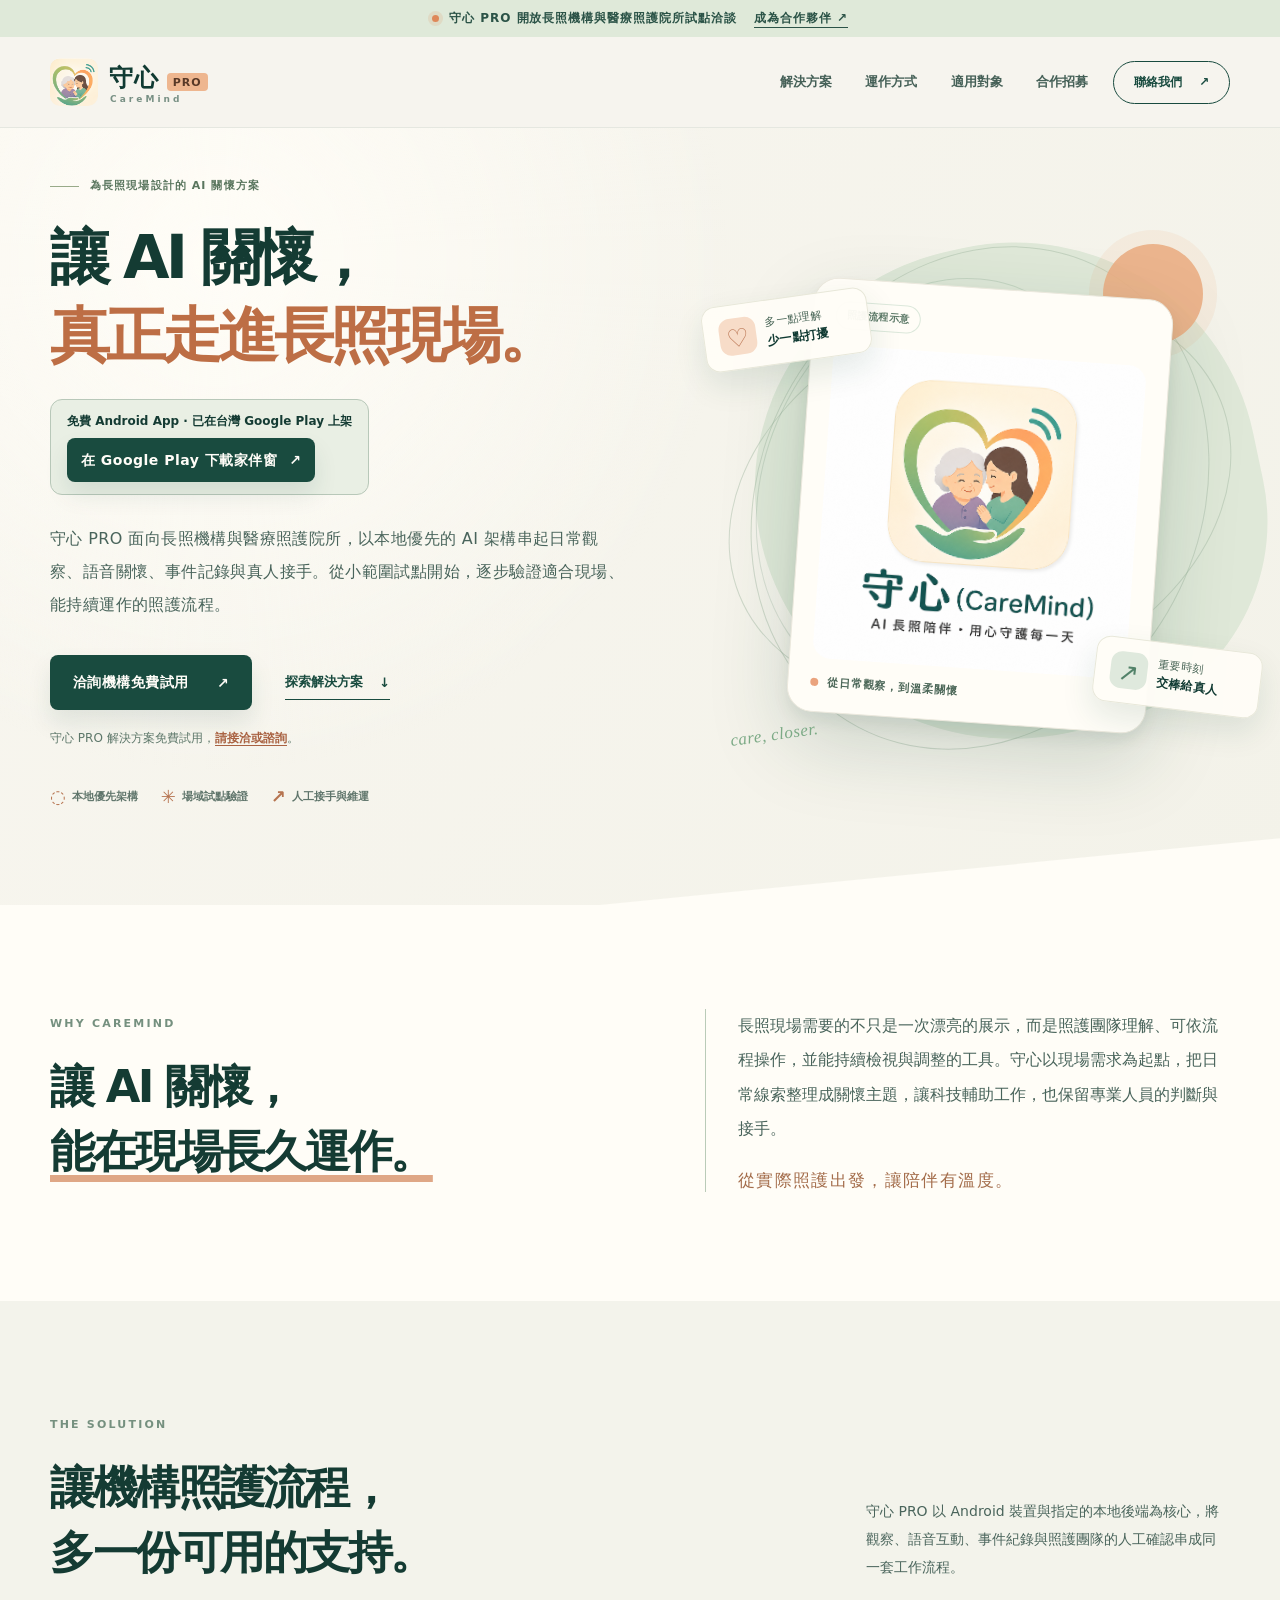
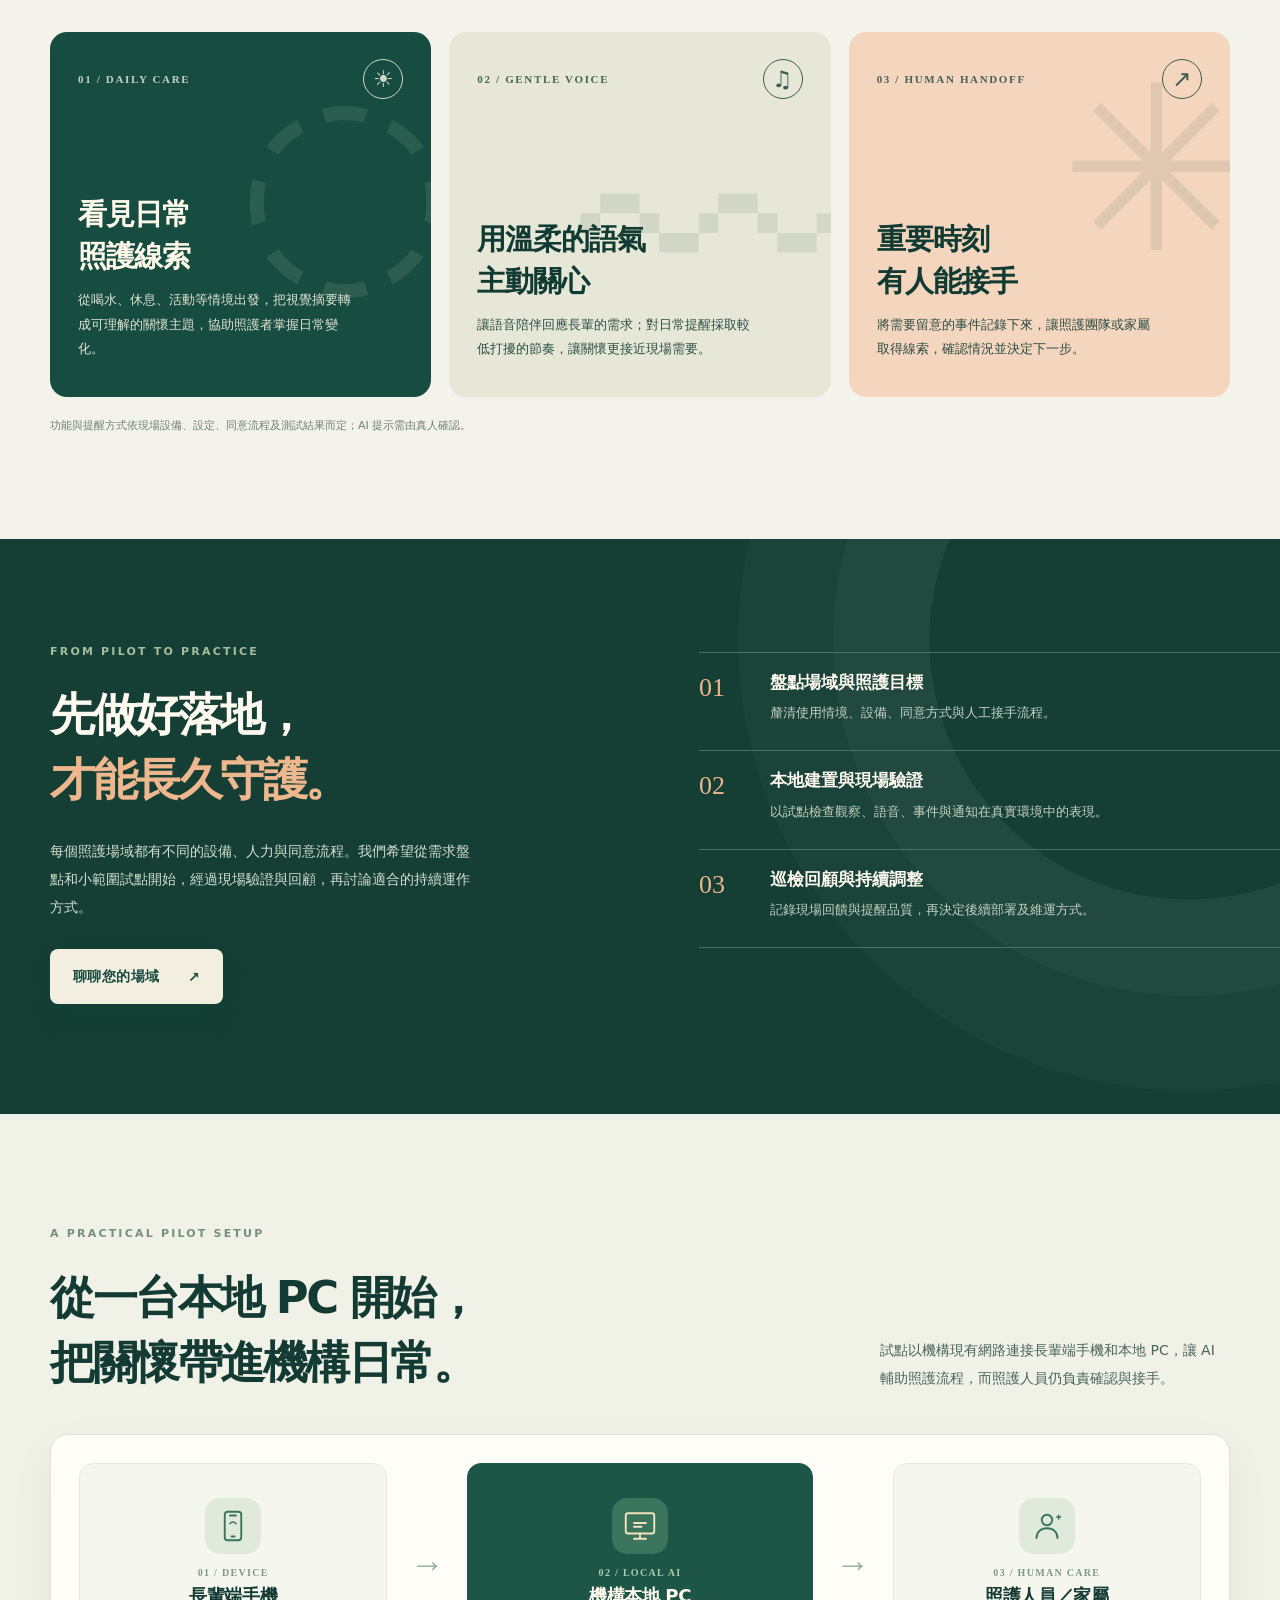
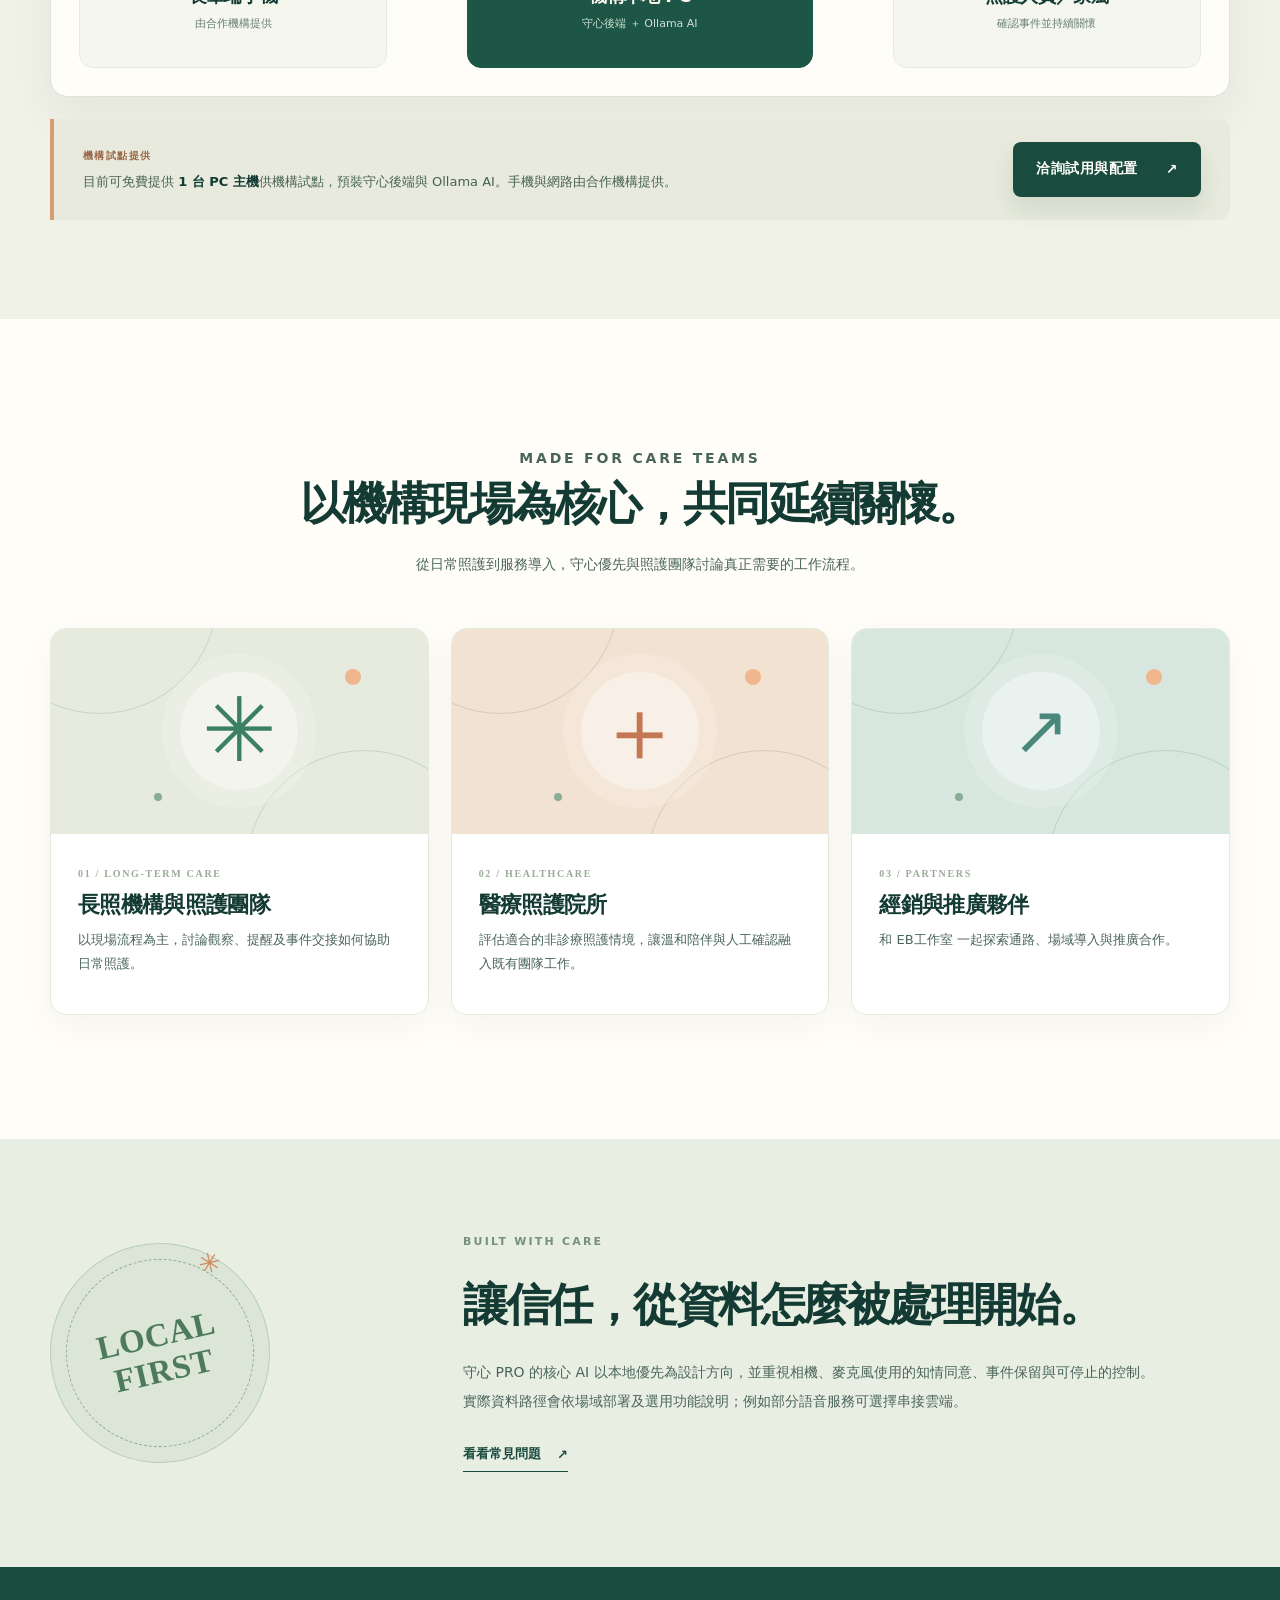
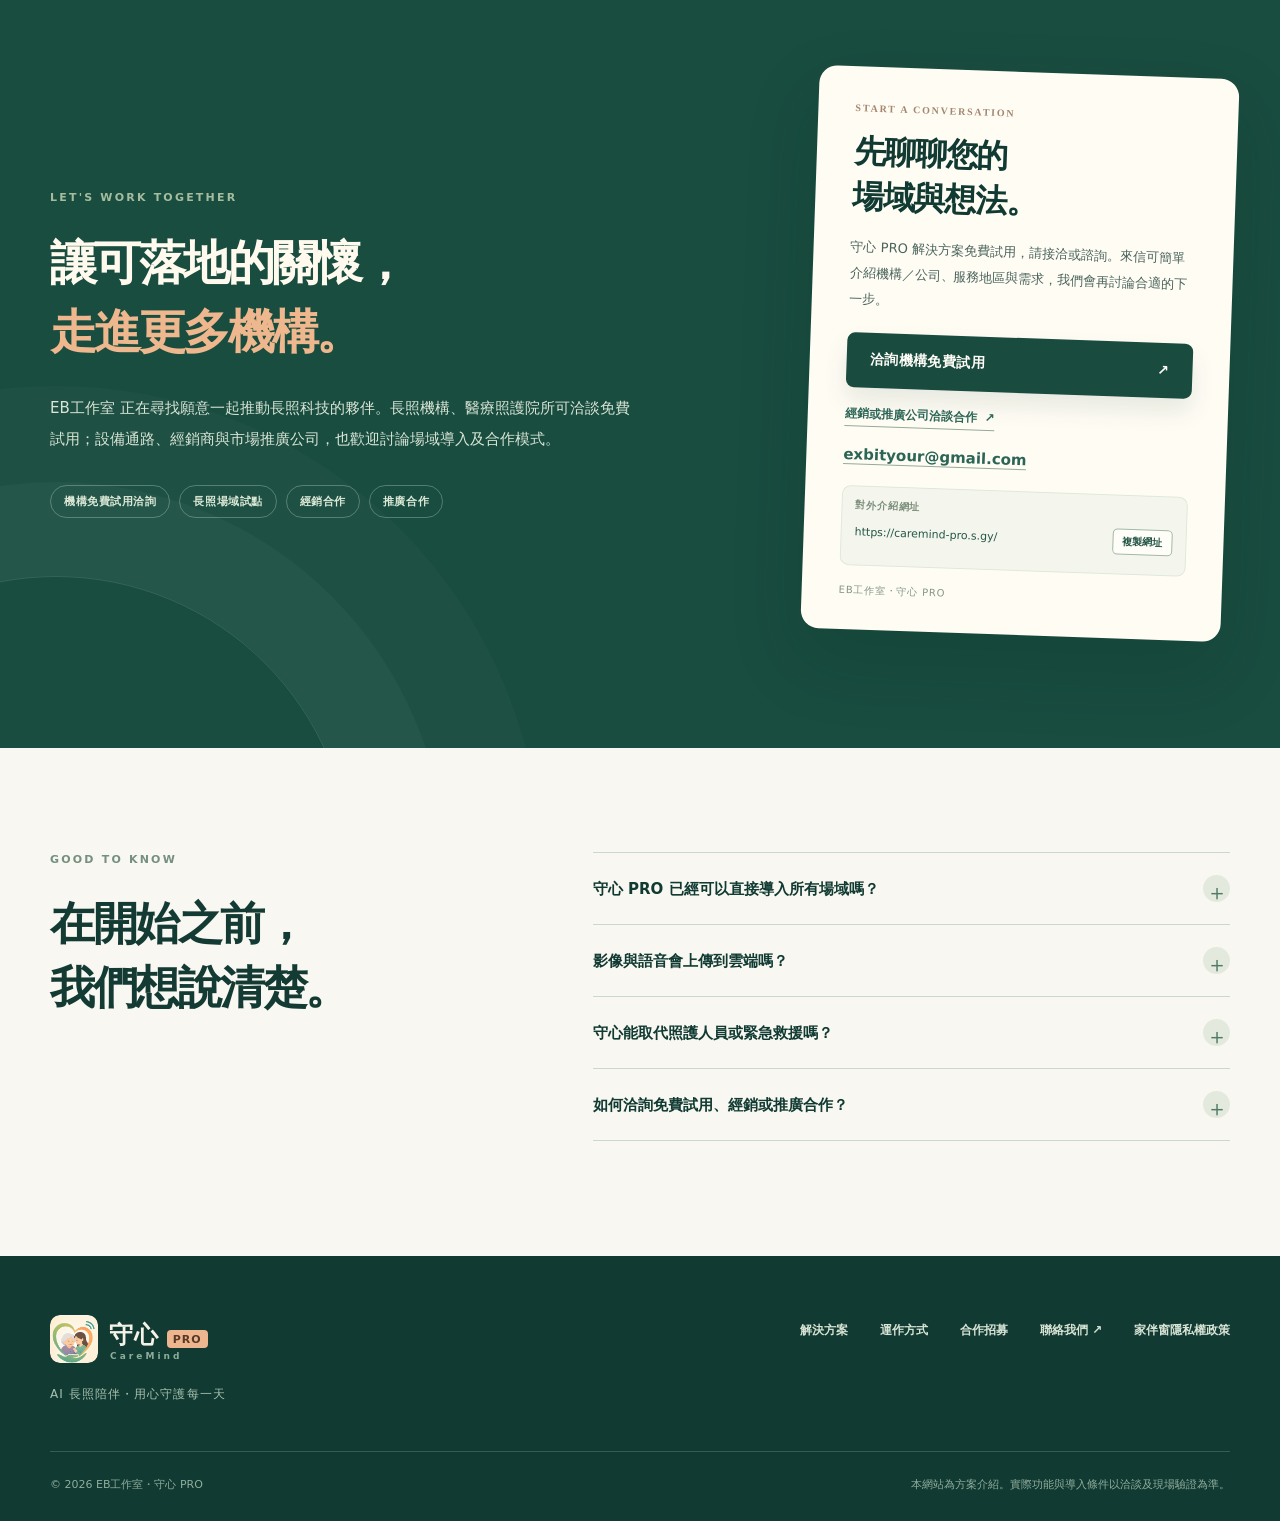
==== commit 3717be4d: "Announce Jia Ban Chuang on Google Play" ====
--- a/index.html
+++ b/index.html
@@ -52,7 +52,7 @@
       }
     </script>
     <link rel="icon" href="./assets/caremind-logo.svg?v=20261008" type="image/svg+xml" />
-    <link rel="stylesheet" href="./styles.css?v=20261008-logo" />
+    <link rel="stylesheet" href="./styles.css?v=20261114-app" />
   </head>
   <body>
     <a class="skip-link" href="#main">跳至主要內容</a>
@@ -102,6 +102,10 @@
           <div class="hero__copy">
             <p class="eyebrow"><span class="eyebrow__line"></span> 為長照現場設計的 AI 關懷方案</p>
             <h1 id="hero-title">讓 AI 關懷，<br /><em>真正走進長照現場。</em></h1>
+            <section class="hero__app" aria-label="家伴窗 Android App">
+              <p>免費 Android App · 已在台灣 Google Play 上架</p>
+              <a class="button button--primary" href="https://play.google.com/store/apps/details?id=tw.caremind.basic&amp;hl=zh_TW&amp;gl=TW">在 Google Play 下載家伴窗 <span aria-hidden="true">↗</span></a>
+            </section>
             <p class="hero__lead">守心 PRO 面向長照機構與醫療照護院所，以本地優先的 AI 架構串起日常觀察、語音關懷、事件記錄與真人接手。從小範圍試點開始，逐步驗證適合現場、能持續運作的照護流程。</p>
             <div class="hero__actions">
               <a class="button button--primary" href="mailto:exbityour@gmail.com?subject=%E5%AE%88%E5%BF%83%20PRO%20%E6%A9%9F%E6%A7%8B%E5%85%8D%E8%B2%BB%E8%A9%A6%E7%94%A8%E8%AB%AE%E8%A9%A2">洽詢機構免費試用 <span aria-hidden="true">↗</span></a>
@@ -208,7 +212,7 @@
       </section>
     </main>
 
-    <footer class="site-footer"><div class="container"><div class="site-footer__top"><div><a class="brand brand--footer" href="#top" aria-label="守心 PRO，回到頁首"><span class="brand__mark" aria-hidden="true"><img src="./assets/caremind-logo.svg?v=20261008" width="48" height="48" alt="" loading="lazy" /></span><span class="brand__name">守心 <strong>PRO</strong><small>CareMind</small></span></a><p>AI 長照陪伴・用心守護每一天</p></div><div class="site-footer__links"><a href="#solution">解決方案</a><a href="#how-it-works">運作方式</a><a href="#partners">合作招募</a><a href="mailto:exbityour@gmail.com">聯絡我們 ↗</a><a href="https://caremind-pro.s.gy/free-privacy">免費版隱私權政策</a></div></div><div class="site-footer__bottom"><span>© <span id="year">2026</span> EB工作室・守心 PRO</span><span>本網站為方案介紹。實際功能與導入條件以洽談及現場驗證為準。</span></div></div></footer>
+    <footer class="site-footer"><div class="container"><div class="site-footer__top"><div><a class="brand brand--footer" href="#top" aria-label="守心 PRO，回到頁首"><span class="brand__mark" aria-hidden="true"><img src="./assets/caremind-logo.svg?v=20261008" width="48" height="48" alt="" loading="lazy" /></span><span class="brand__name">守心 <strong>PRO</strong><small>CareMind</small></span></a><p>AI 長照陪伴・用心守護每一天</p></div><div class="site-footer__links"><a href="#solution">解決方案</a><a href="#how-it-works">運作方式</a><a href="#partners">合作招募</a><a href="mailto:exbityour@gmail.com">聯絡我們 ↗</a><a href="https://caremind-pro.s.gy/free-privacy">家伴窗隱私權政策</a></div></div><div class="site-footer__bottom"><span>© <span id="year">2026</span> EB工作室・守心 PRO</span><span>本網站為方案介紹。實際功能與導入條件以洽談及現場驗證為準。</span></div></div></footer>
     <script src="./main.js" defer></script>
   </body>
 </html>
--- a/styles.css
+++ b/styles.css
@@ -57,6 +57,9 @@
 .hero h1 { margin: 0; font-size: clamp(42px, 4.7vw, 68px); font-weight: 800; letter-spacing: -.065em; line-height: 1.31; }
 .hero h1 em { color: #bd6e45; font-style: normal; }
 .hero__lead { max-width: 575px; margin: 28px 0 0; color: var(--ink-soft); font-size: 16px; line-height: 2.05; letter-spacing: .025em; }
+.hero__app { width: fit-content; max-width: 100%; margin-top: 24px; padding: 12px 16px; border: 1px solid #b8c8b9; border-radius: 12px; background: #e9efe4; }
+.hero__app p { margin: 0 0 8px; color: var(--ink); font-size: 12px; font-weight: 700; line-height: 1.5; }
+.hero__app .button { max-width: 100%; min-height: 44px; gap: 12px; padding: 8px 14px; line-height: 1.5; }
 .hero__actions { display: flex; align-items: center; gap: 33px; flex-wrap: wrap; margin-top: 34px; }
 .hero__trial { margin: 18px 0 0; color: #5d776a; font-size: 12px; line-height: 1.8; }
 .hero__trial a { color: #a96242; font-weight: 800; border-bottom: 1px solid currentColor; }
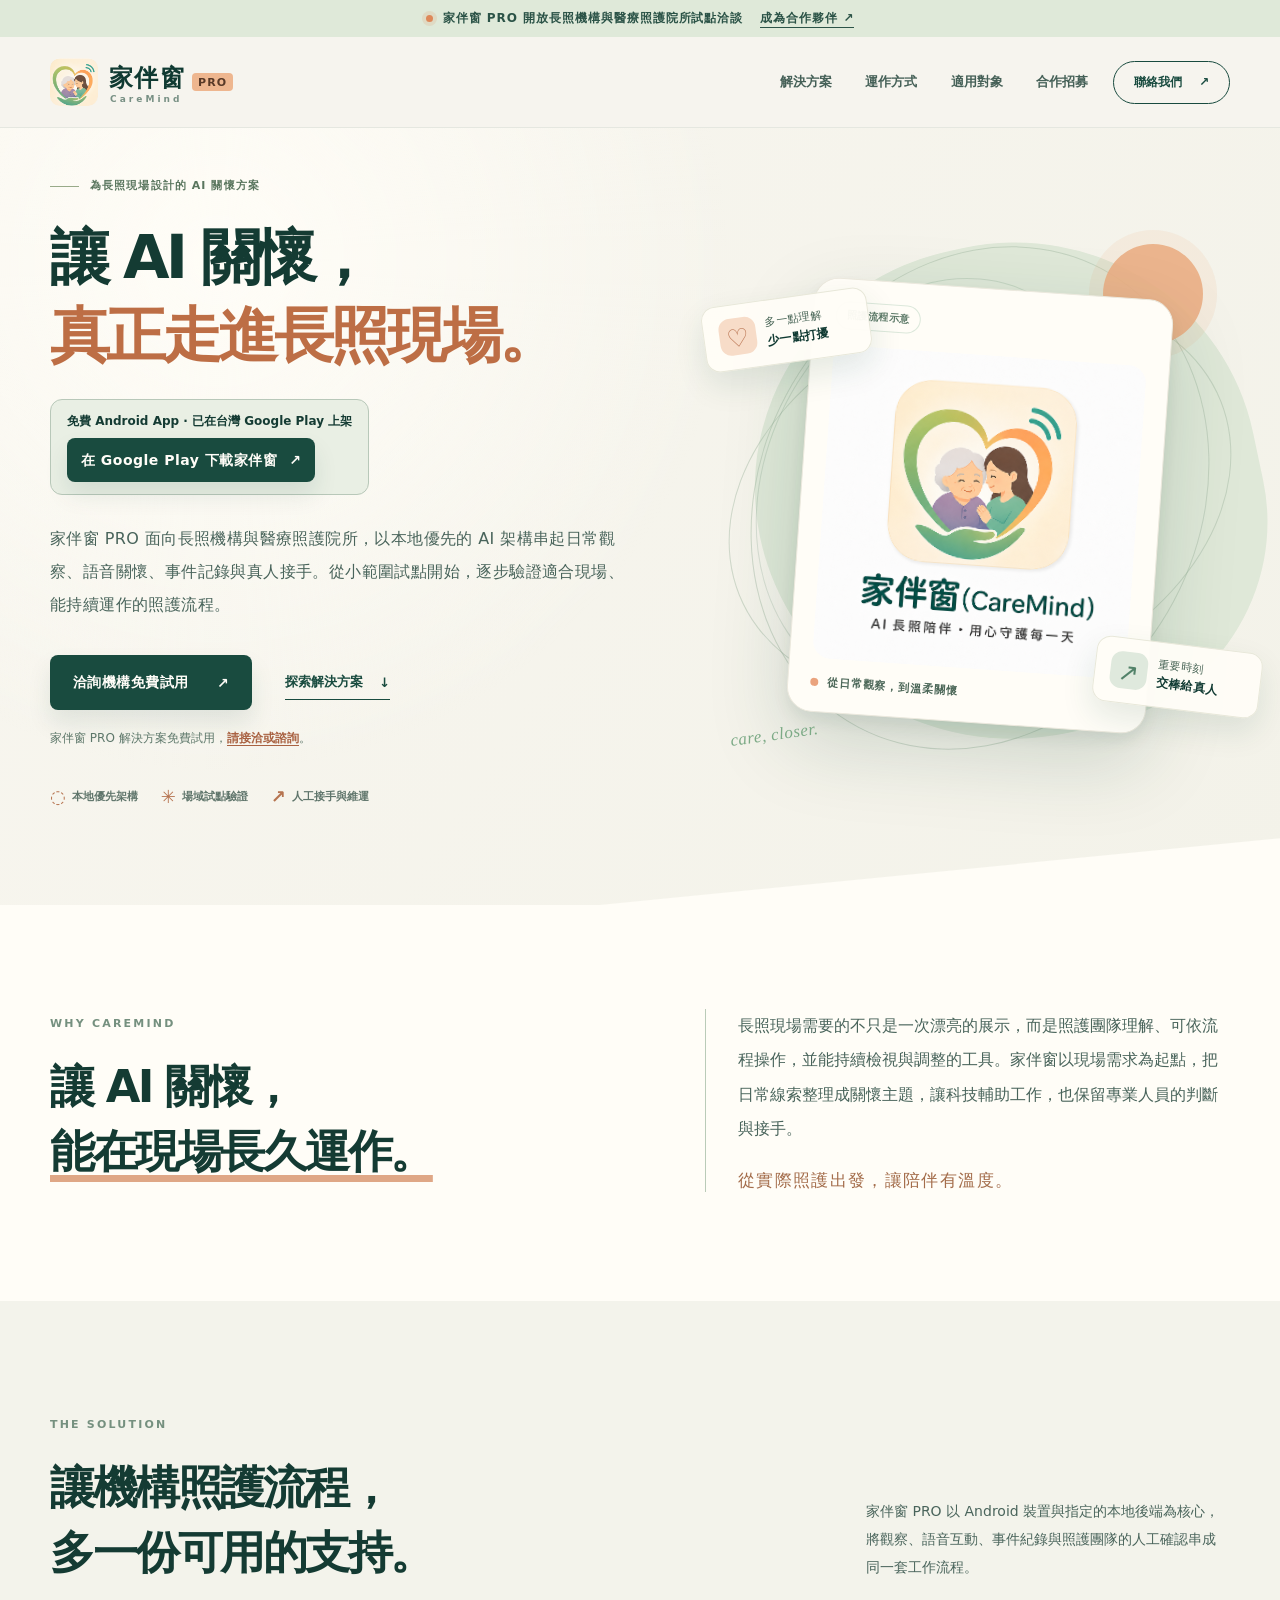
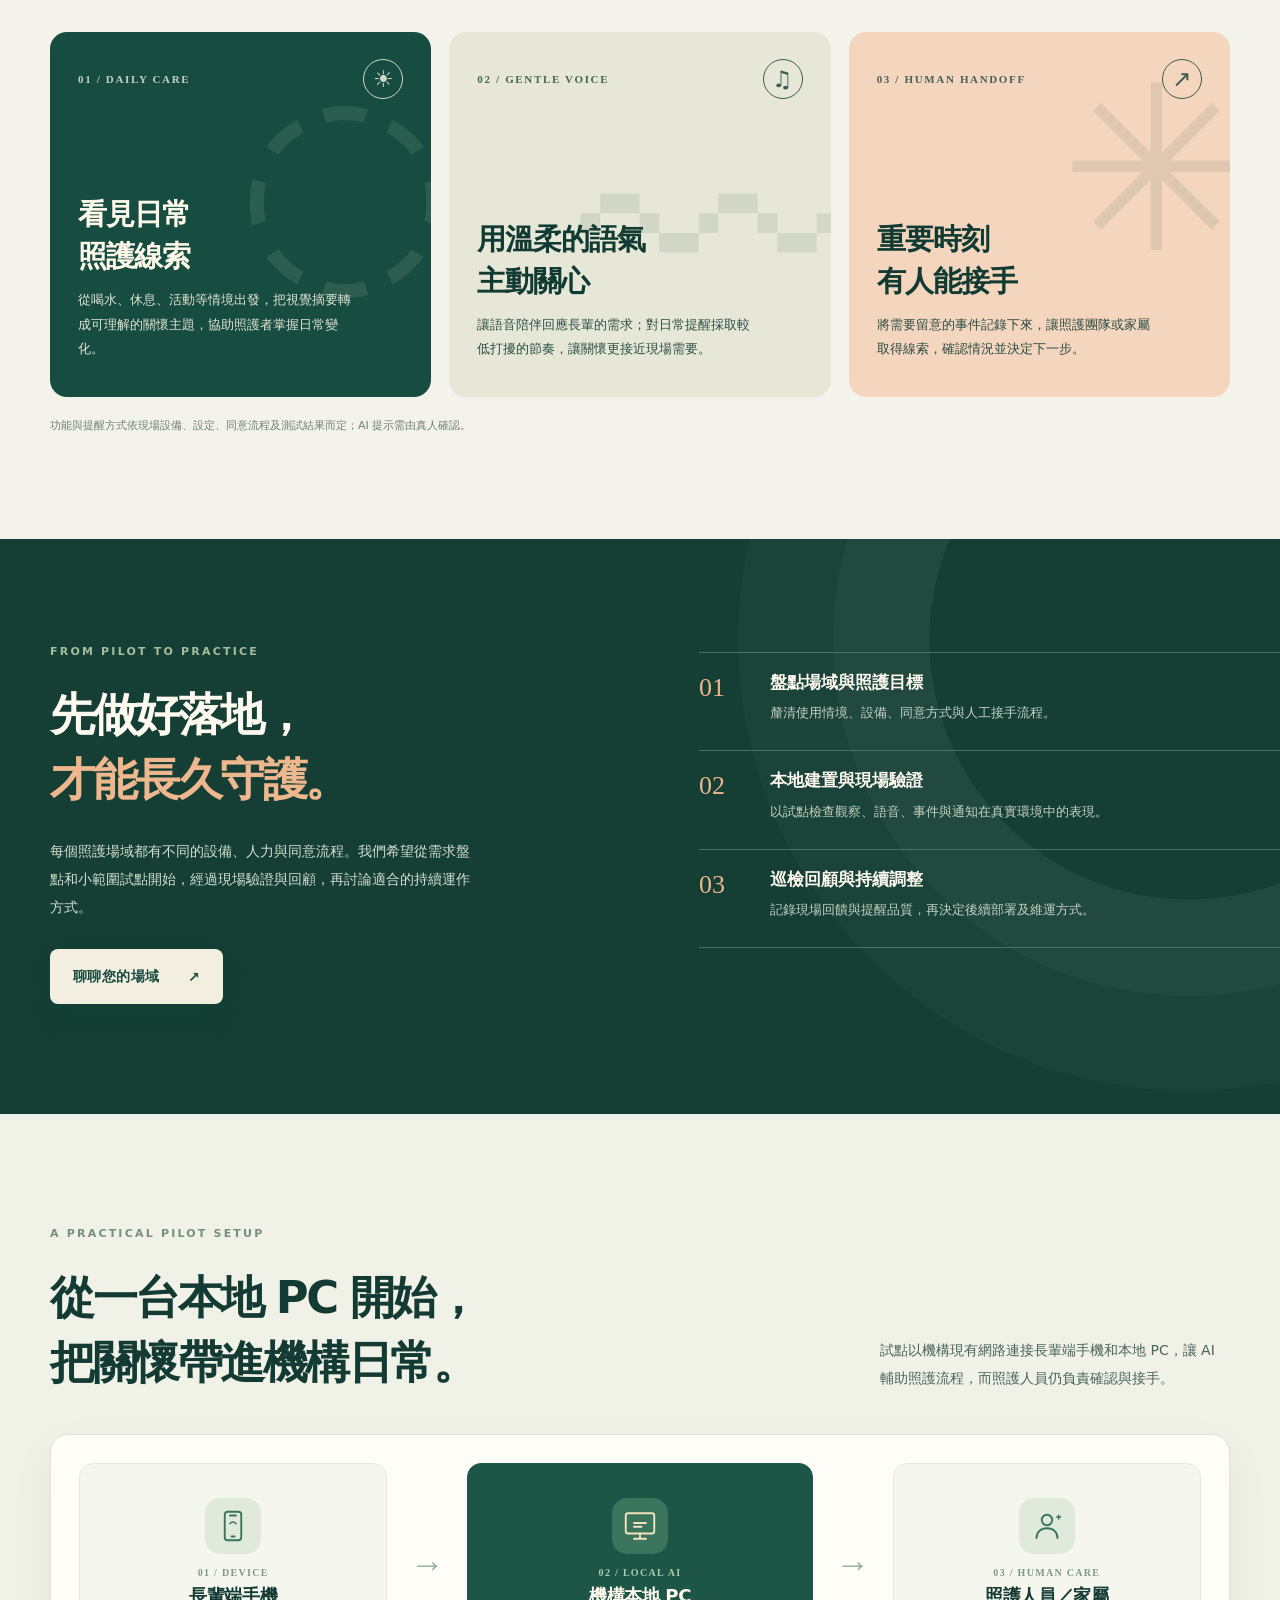
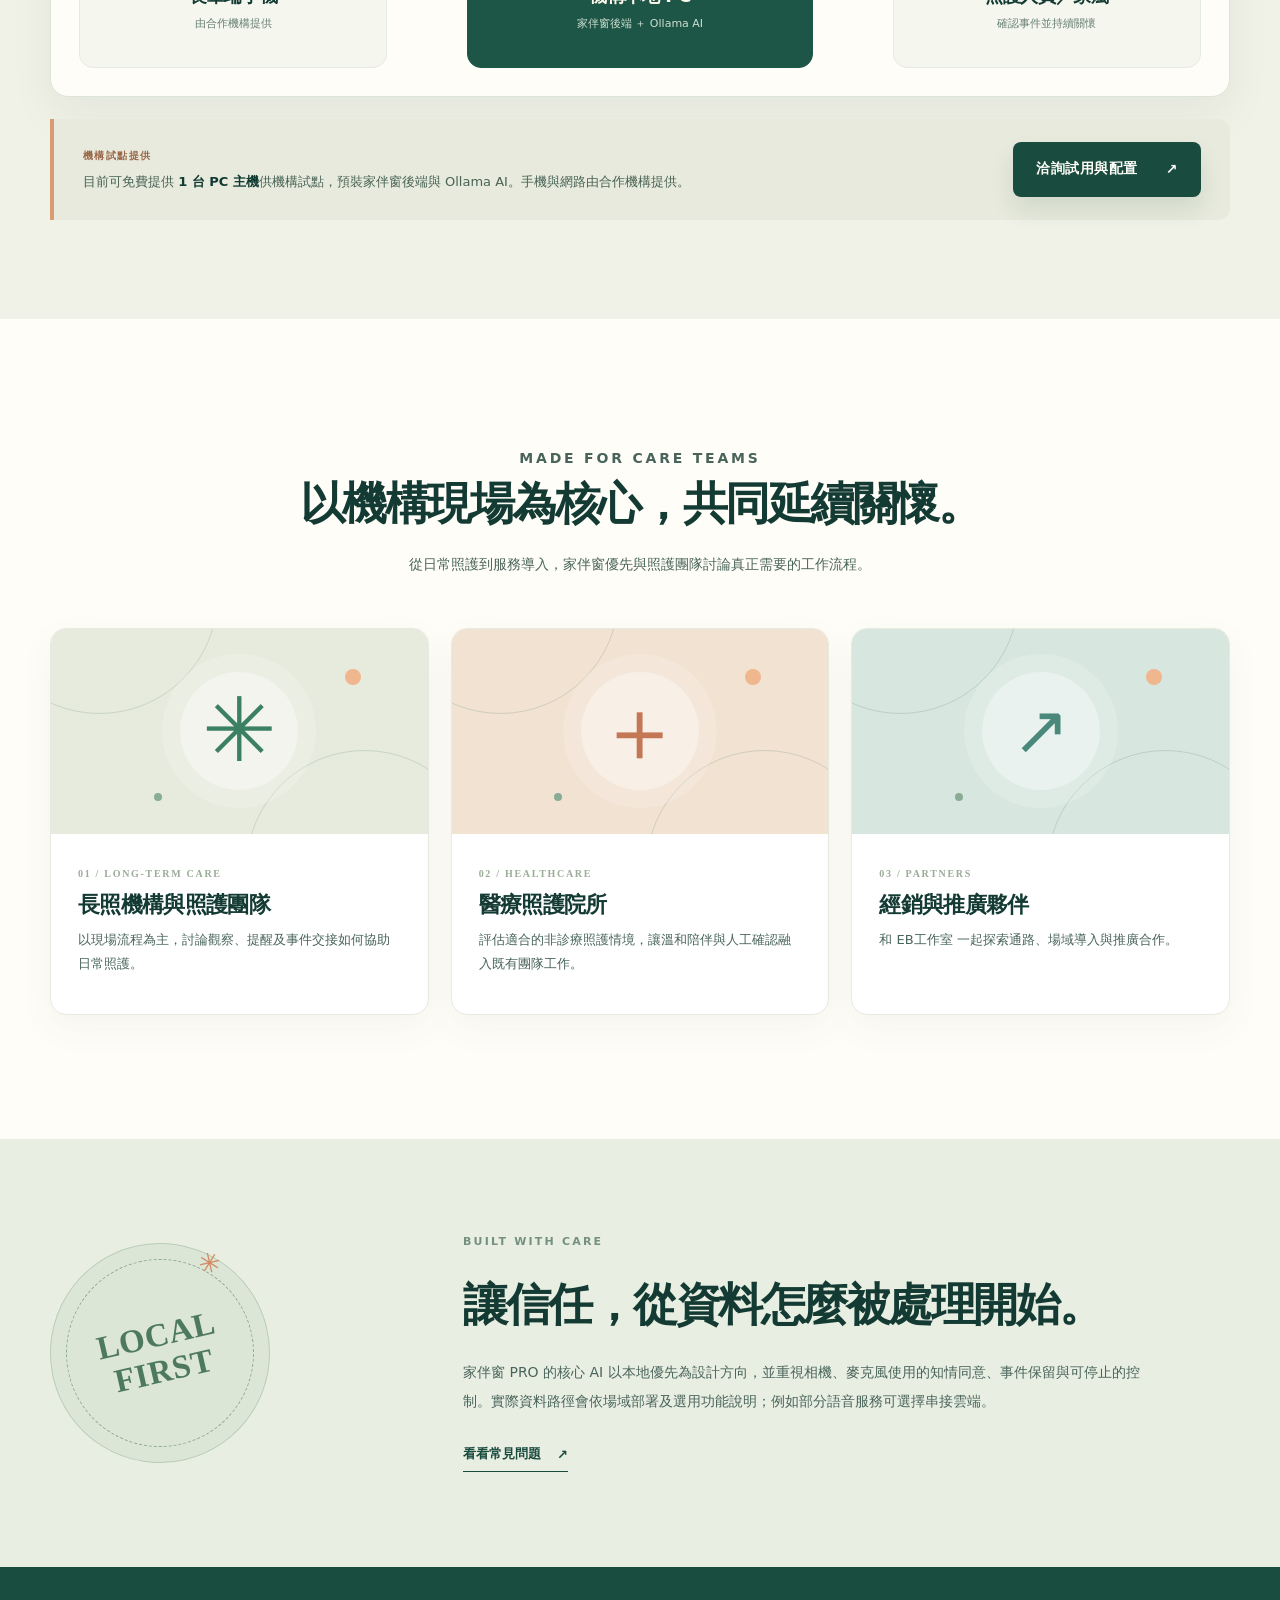
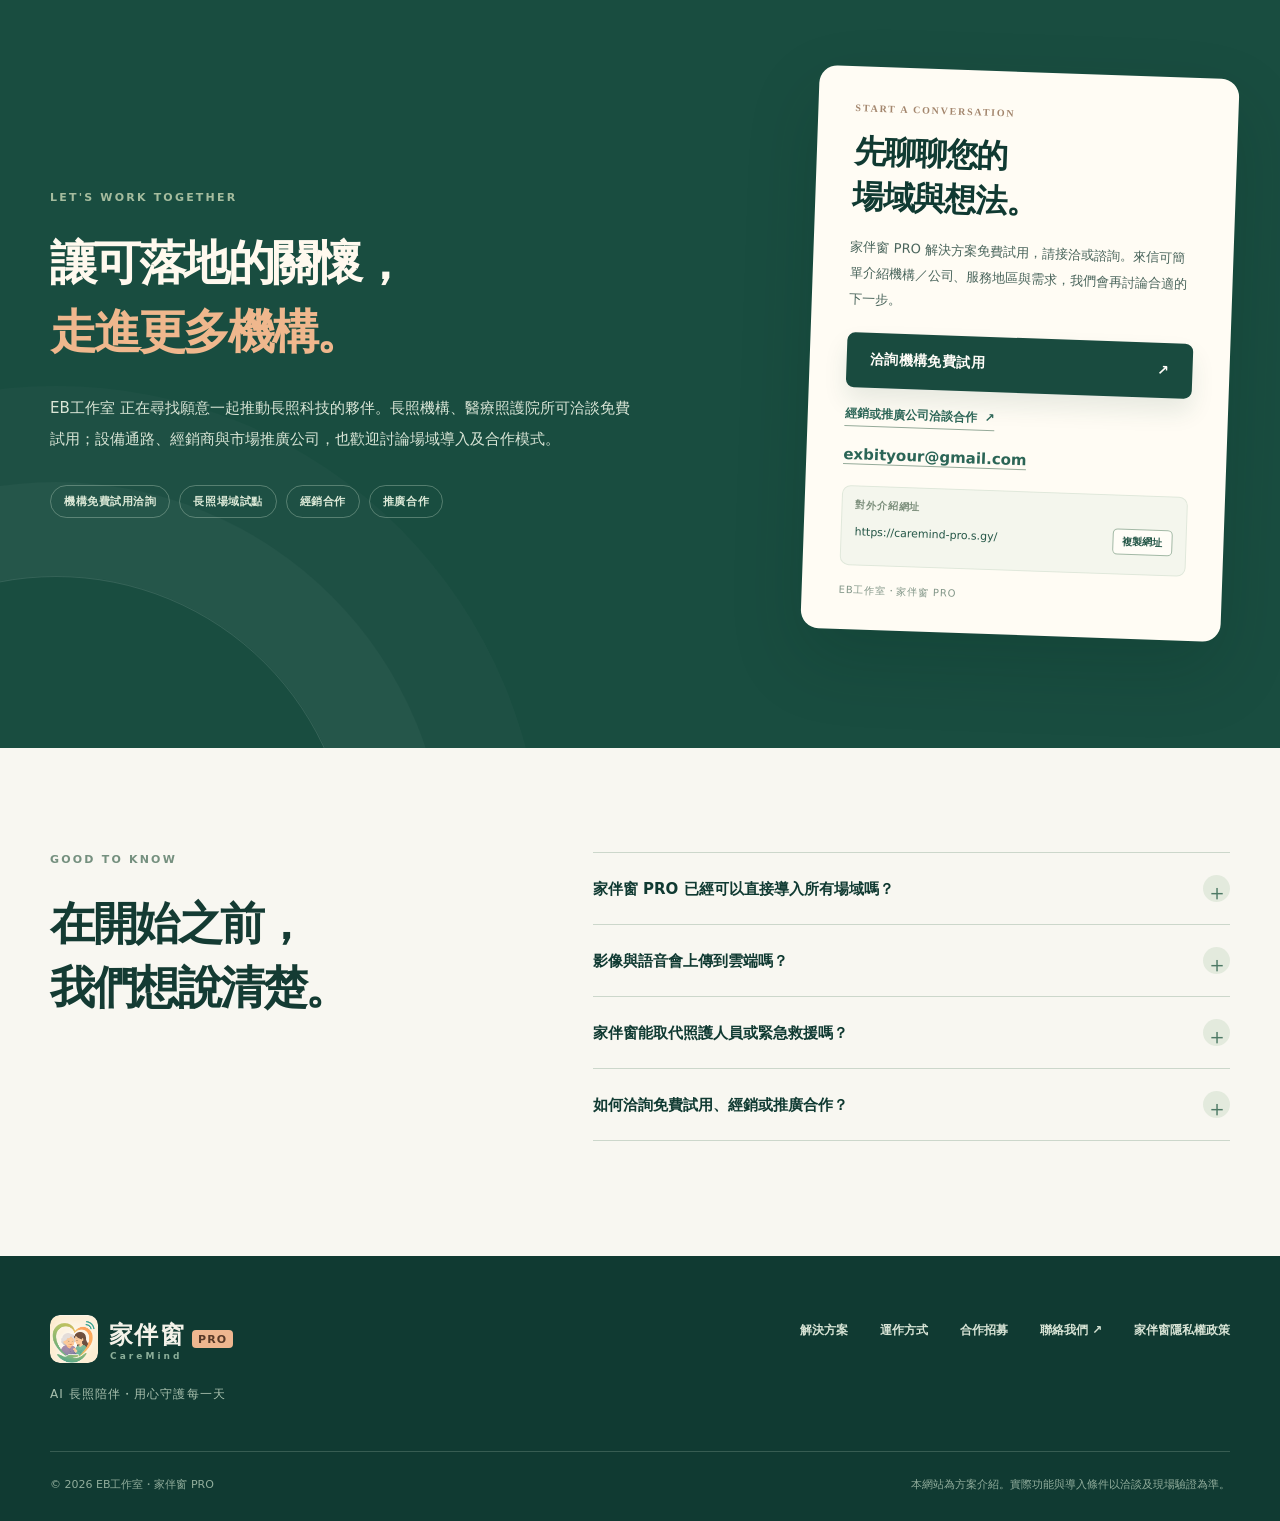
==== commit 335c6e80: "Use Jia Ban Chuang across the public website" ====
--- a/index.html
+++ b/index.html
@@ -4,24 +4,24 @@
     <meta charset="utf-8" />
     <meta name="viewport" content="width=device-width, initial-scale=1" />
     <meta name="theme-color" content="#f7f5ee" />
-    <meta name="description" content="守心 PRO 為台灣長照機構與醫療照護院所規劃本地優先的 AI 關懷試點：日常觀察、語音陪伴、事件紀錄與照護人員接手。免費試用、經銷與推廣合作請洽 EB工作室。" />
+    <meta name="description" content="家伴窗 PRO 為台灣長照機構與醫療照護院所規劃本地優先的 AI 關懷試點：日常觀察、語音陪伴、事件紀錄與照護人員接手。免費試用、經銷與推廣合作請洽 EB工作室。" />
     <meta property="og:type" content="website" />
     <meta property="og:locale" content="zh_TW" />
-    <meta property="og:site_name" content="守心 PRO｜CareMind" />
+    <meta property="og:site_name" content="家伴窗 PRO｜CareMind" />
     <meta property="og:url" content="https://caremind-pro.s.gy/" />
-    <meta property="og:title" content="守心 PRO｜長照機構 AI 關懷試點與本地部署" />
+    <meta property="og:title" content="家伴窗 PRO｜長照機構 AI 關懷試點與本地部署" />
     <meta property="og:description" content="面向長照機構與醫療照護院所的本地優先 AI 關懷方案。機構免費試用、經銷與推廣合作歡迎洽詢 EB工作室。" />
-    <meta property="og:image" content="./assets/caremind-brand.png" />
+    <meta property="og:image" content="./assets/caremind-brand.png?v=20261114-brand" />
     <meta property="og:image:type" content="image/png" />
     <meta property="og:image:width" content="1254" />
     <meta property="og:image:height" content="1254" />
-    <meta property="og:image:alt" content="守心 CareMind 品牌圖：長輩與照護者在愛心中相伴" />
+    <meta property="og:image:alt" content="家伴窗 CareMind 品牌圖：長輩與照護者在愛心中相伴" />
     <meta name="twitter:card" content="summary" />
-    <meta name="twitter:title" content="守心 PRO｜長照機構 AI 關懷試點" />
+    <meta name="twitter:title" content="家伴窗 PRO｜長照機構 AI 關懷試點" />
     <meta name="twitter:description" content="本地優先 AI 關懷，從機構試點到人工接手。免費試用與經銷推廣合作歡迎洽詢。" />
-    <meta name="twitter:image" content="./assets/caremind-brand.png" />
-    <meta name="twitter:image:alt" content="守心 CareMind 品牌圖：長輩與照護者在愛心中相伴" />
-    <title>守心 PRO｜長照機構 AI 關懷試點與本地部署方案</title>
+    <meta name="twitter:image" content="./assets/caremind-brand.png?v=20261114-brand" />
+    <meta name="twitter:image:alt" content="家伴窗 CareMind 品牌圖：長輩與照護者在愛心中相伴" />
+    <title>家伴窗 PRO｜長照機構 AI 關懷試點與本地部署方案</title>
     <script type="application/ld+json">
       {
         "@context": "https://schema.org",
@@ -42,7 +42,7 @@
           {
             "@type": "WebSite",
             "@id": "https://caremind-pro.s.gy/#website",
-            "name": "守心 PRO",
+            "name": "家伴窗 PRO",
             "alternateName": "CareMind PRO",
             "url": "https://caremind-pro.s.gy/",
             "inLanguage": "zh-TW",
@@ -51,7 +51,7 @@
         ]
       }
     </script>
-    <link rel="icon" href="./assets/caremind-logo.svg?v=20261008" type="image/svg+xml" />
+    <link rel="icon" href="./assets/caremind-logo.svg?v=20261114-brand" type="image/svg+xml" />
     <link rel="stylesheet" href="./styles.css?v=20261114-app" />
   </head>
   <body>
@@ -60,18 +60,18 @@
     <div class="announcement">
       <div class="container announcement__inner">
         <span class="announcement__dot" aria-hidden="true"></span>
-        <p>守心 PRO 開放長照機構與醫療照護院所試點洽談</p>
+        <p>家伴窗 PRO 開放長照機構與醫療照護院所試點洽談</p>
         <a href="#partners">成為合作夥伴 <span aria-hidden="true">↗</span></a>
       </div>
     </div>
 
     <header class="site-header">
       <div class="container site-header__inner">
-        <a class="brand" href="#top" aria-label="守心 PRO，回到頁首">
+        <a class="brand" href="#top" aria-label="家伴窗 PRO，回到頁首">
           <span class="brand__mark" aria-hidden="true">
-            <img src="./assets/caremind-logo.svg?v=20261008" width="48" height="48" alt="" />
+            <img src="./assets/caremind-logo.svg?v=20261114-brand" width="48" height="48" alt="" />
           </span>
-          <span class="brand__name">守心 <strong>PRO</strong><small>CareMind</small></span>
+          <span class="brand__name">家伴窗 <strong>PRO</strong><small>CareMind</small></span>
         </a>
 
         <nav class="desktop-nav" aria-label="主要導覽">
@@ -81,7 +81,7 @@
           <a href="#partners">合作招募</a>
         </nav>
 
-        <a class="header-contact" href="mailto:exbityour@gmail.com?subject=%E5%AE%88%E5%BF%83%20PRO%20%E6%96%B9%E6%A1%88%E6%B4%BD%E8%AB%87">聯絡我們 <span aria-hidden="true">↗</span></a>
+        <a class="header-contact" href="mailto:exbityour@gmail.com?subject=%E5%AE%B6%E4%BC%B4%E7%AA%97%20PRO%20%E6%96%B9%E6%A1%88%E6%B4%BD%E8%AB%87">聯絡我們 <span aria-hidden="true">↗</span></a>
 
         <details class="mobile-nav">
           <summary aria-label="開啟導覽選單"><span></span><span></span><span></span></summary>
@@ -106,12 +106,12 @@
               <p>免費 Android App · 已在台灣 Google Play 上架</p>
               <a class="button button--primary" href="https://play.google.com/store/apps/details?id=tw.caremind.basic&amp;hl=zh_TW&amp;gl=TW">在 Google Play 下載家伴窗 <span aria-hidden="true">↗</span></a>
             </section>
-            <p class="hero__lead">守心 PRO 面向長照機構與醫療照護院所，以本地優先的 AI 架構串起日常觀察、語音關懷、事件記錄與真人接手。從小範圍試點開始，逐步驗證適合現場、能持續運作的照護流程。</p>
+            <p class="hero__lead">家伴窗 PRO 面向長照機構與醫療照護院所，以本地優先的 AI 架構串起日常觀察、語音關懷、事件記錄與真人接手。從小範圍試點開始，逐步驗證適合現場、能持續運作的照護流程。</p>
             <div class="hero__actions">
-              <a class="button button--primary" href="mailto:exbityour@gmail.com?subject=%E5%AE%88%E5%BF%83%20PRO%20%E6%A9%9F%E6%A7%8B%E5%85%8D%E8%B2%BB%E8%A9%A6%E7%94%A8%E8%AB%AE%E8%A9%A2">洽詢機構免費試用 <span aria-hidden="true">↗</span></a>
+              <a class="button button--primary" href="mailto:exbityour@gmail.com?subject=%E5%AE%B6%E4%BC%B4%E7%AA%97%20PRO%20%E6%A9%9F%E6%A7%8B%E5%85%8D%E8%B2%BB%E8%A9%A6%E7%94%A8%E8%AB%AE%E8%A9%A2">洽詢機構免費試用 <span aria-hidden="true">↗</span></a>
               <a class="text-link" href="#solution">探索解決方案 <span aria-hidden="true">↓</span></a>
             </div>
-            <p class="hero__trial">守心 PRO 解決方案免費試用，<a href="mailto:exbityour@gmail.com?subject=%E5%AE%88%E5%BF%83%20PRO%20%E5%85%8D%E8%B2%BB%E8%A9%A6%E7%94%A8%E8%AB%AE%E8%A9%A2">請接洽或諮詢</a>。</p>
+            <p class="hero__trial">家伴窗 PRO 解決方案免費試用，<a href="mailto:exbityour@gmail.com?subject=%E5%AE%B6%E4%BC%B4%E7%AA%97%20PRO%20%E5%85%8D%E8%B2%BB%E8%A9%A6%E7%94%A8%E8%AB%AE%E8%A9%A2">請接洽或諮詢</a>。</p>
             <div class="hero__footer" aria-label="方案重點">
               <span><i class="hero__footer-icon" aria-hidden="true">◌</i> 本地優先架構</span>
               <span><i class="hero__footer-icon" aria-hidden="true">✳</i> 場域試點驗證</span>
@@ -119,14 +119,14 @@
             </div>
           </div>
 
-          <div class="hero-art" aria-label="守心照護流程示意">
+          <div class="hero-art" aria-label="家伴窗照護流程示意">
             <div class="hero-art__orbit hero-art__orbit--one" aria-hidden="true"></div>
             <div class="hero-art__orbit hero-art__orbit--two" aria-hidden="true"></div>
             <div class="hero-art__sun" aria-hidden="true"></div>
             <div class="hero-art__card">
               <span class="hero-art__tag">照護流程示意</span>
               <div class="hero-art__logo-frame">
-                <img src="./assets/caremind-brand.png" width="1254" height="1254" alt="守心 CareMind：AI 長照陪伴，用心守護每一天" fetchpriority="high" />
+                <img src="./assets/caremind-brand.png?v=20261114-brand" width="1254" height="1254" alt="家伴窗 CareMind：AI 長照陪伴，用心守護每一天" fetchpriority="high" />
               </div>
               <div class="hero-art__caption"><span class="hero-art__caption-dot"></span><span>從日常觀察，到溫柔關懷</span></div>
             </div>
@@ -141,13 +141,13 @@
       <section class="intro section" aria-labelledby="intro-title">
         <div class="container intro__grid">
           <div><p class="section-kicker">WHY CAREMIND</p><h2 id="intro-title">讓 AI 關懷，<br /><span class="underlined">能在現場長久運作。</span></h2></div>
-          <div class="intro__copy"><p>長照現場需要的不只是一次漂亮的展示，而是照護團隊理解、可依流程操作，並能持續檢視與調整的工具。守心以現場需求為起點，把日常線索整理成關懷主題，讓科技輔助工作，也保留專業人員的判斷與接手。</p><span class="intro__signature">從實際照護出發，讓陪伴有溫度。</span></div>
+          <div class="intro__copy"><p>長照現場需要的不只是一次漂亮的展示，而是照護團隊理解、可依流程操作，並能持續檢視與調整的工具。家伴窗以現場需求為起點，把日常線索整理成關懷主題，讓科技輔助工作，也保留專業人員的判斷與接手。</p><span class="intro__signature">從實際照護出發，讓陪伴有溫度。</span></div>
         </div>
       </section>
 
       <section class="solution section" id="solution" aria-labelledby="solution-title">
         <div class="container">
-          <div class="section-heading"><div><p class="section-kicker">THE SOLUTION</p><h2 id="solution-title">讓機構照護流程，<br />多一份可用的支持。</h2></div><p>守心 PRO 以 Android 裝置與指定的本地後端為核心，將觀察、語音互動、事件紀錄與照護團隊的人工確認串成同一套工作流程。</p></div>
+          <div class="section-heading"><div><p class="section-kicker">THE SOLUTION</p><h2 id="solution-title">讓機構照護流程，<br />多一份可用的支持。</h2></div><p>家伴窗 PRO 以 Android 裝置與指定的本地後端為核心，將觀察、語音互動、事件紀錄與照護團隊的人工確認串成同一套工作流程。</p></div>
           <div class="feature-grid">
             <article class="feature-card feature-card--green"><div class="feature-card__top"><span class="feature-card__number">01 / DAILY CARE</span><span class="feature-card__icon" aria-hidden="true">☀</span></div><h3>看見日常<br />照護線索</h3><p>從喝水、休息、活動等情境出發，把視覺摘要轉成可理解的關懷主題，協助照護者掌握日常變化。</p><span class="feature-card__ornament" aria-hidden="true">◌</span></article>
             <article class="feature-card feature-card--cream"><div class="feature-card__top"><span class="feature-card__number">02 / GENTLE VOICE</span><span class="feature-card__icon" aria-hidden="true">♫</span></div><h3>用溫柔的語氣<br />主動關心</h3><p>讓語音陪伴回應長輩的需求；對日常提醒採取較低打擾的節奏，讓關懷更接近現場需要。</p><span class="feature-card__ornament" aria-hidden="true">〰</span></article>
@@ -159,7 +159,7 @@
 
       <section class="process section" id="how-it-works" aria-labelledby="process-title">
         <div class="container process__grid">
-          <div class="process__lead"><p class="section-kicker section-kicker--light">FROM PILOT TO PRACTICE</p><h2 id="process-title">先做好落地，<br /><em>才能長久守護。</em></h2><p>每個照護場域都有不同的設備、人力與同意流程。我們希望從需求盤點和小範圍試點開始，經過現場驗證與回顧，再討論適合的持續運作方式。</p><a class="button button--light" href="mailto:exbityour@gmail.com?subject=%E5%AE%88%E5%BF%83%20PRO%20%E6%A9%9F%E6%A7%8B%E8%A9%A6%E9%BB%9E%E6%B4%BD%E8%AB%87">聊聊您的場域 <span aria-hidden="true">↗</span></a></div>
+          <div class="process__lead"><p class="section-kicker section-kicker--light">FROM PILOT TO PRACTICE</p><h2 id="process-title">先做好落地，<br /><em>才能長久守護。</em></h2><p>每個照護場域都有不同的設備、人力與同意流程。我們希望從需求盤點和小範圍試點開始，經過現場驗證與回顧，再討論適合的持續運作方式。</p><a class="button button--light" href="mailto:exbityour@gmail.com?subject=%E5%AE%B6%E4%BC%B4%E7%AA%97%20PRO%20%E6%A9%9F%E6%A7%8B%E8%A9%A6%E9%BB%9E%E6%B4%BD%E8%AB%87">聊聊您的場域 <span aria-hidden="true">↗</span></a></div>
           <ol class="process-list">
             <li><span class="process-list__num">01</span><div><h3>盤點場域與照護目標</h3><p>釐清使用情境、設備、同意方式與人工接手流程。</p></div></li>
             <li><span class="process-list__num">02</span><div><h3>本地建置與現場驗證</h3><p>以試點檢查觀察、語音、事件與通知在真實環境中的表現。</p></div></li>
@@ -174,17 +174,17 @@
           <div class="pilot-diagram" aria-label="機構試點架構：長輩端手機透過機構網路連接本地 PC，再由照護人員與家屬確認及關懷">
             <div class="pilot-diagram__node"><span class="pilot-diagram__icon" aria-hidden="true"><svg viewBox="0 0 48 48" fill="none"><rect x="13" y="5" width="22" height="38" rx="4" stroke="currentColor" stroke-width="2.5"/><path d="M20 10h8M22 38h4" stroke="currentColor" stroke-width="2.5" stroke-linecap="round"/><path d="M20 21c2-3 6-3 8 0" stroke="currentColor" stroke-width="2" stroke-linecap="round"/></svg></span><span class="pilot-diagram__step">01 / DEVICE</span><strong>長輩端手機</strong><small>由合作機構提供</small></div>
             <span class="pilot-diagram__arrow" aria-hidden="true">→</span>
-            <div class="pilot-diagram__node pilot-diagram__node--core"><span class="pilot-diagram__icon" aria-hidden="true"><svg viewBox="0 0 48 48" fill="none"><rect x="5" y="7" width="38" height="27" rx="3" stroke="currentColor" stroke-width="2.5"/><path d="M16 41h16M24 34v7M16 20h16M16 25h10" stroke="currentColor" stroke-width="2.5" stroke-linecap="round"/></svg></span><span class="pilot-diagram__step">02 / LOCAL AI</span><strong>機構本地 PC</strong><small>守心後端 ＋ Ollama AI</small></div>
+            <div class="pilot-diagram__node pilot-diagram__node--core"><span class="pilot-diagram__icon" aria-hidden="true"><svg viewBox="0 0 48 48" fill="none"><rect x="5" y="7" width="38" height="27" rx="3" stroke="currentColor" stroke-width="2.5"/><path d="M16 41h16M24 34v7M16 20h16M16 25h10" stroke="currentColor" stroke-width="2.5" stroke-linecap="round"/></svg></span><span class="pilot-diagram__step">02 / LOCAL AI</span><strong>機構本地 PC</strong><small>家伴窗後端 ＋ Ollama AI</small></div>
             <span class="pilot-diagram__arrow" aria-hidden="true">→</span>
             <div class="pilot-diagram__node"><span class="pilot-diagram__icon" aria-hidden="true"><svg viewBox="0 0 48 48" fill="none"><circle cx="24" cy="16" r="7" stroke="currentColor" stroke-width="2.5"/><path d="M10 40c0-8 6-13 14-13s14 5 14 13" stroke="currentColor" stroke-width="2.5" stroke-linecap="round"/><path d="M37 12h5M39.5 9.5v5" stroke="currentColor" stroke-width="2" stroke-linecap="round"/></svg></span><span class="pilot-diagram__step">03 / HUMAN CARE</span><strong>照護人員／家屬</strong><small>確認事件並持續關懷</small></div>
           </div>
-          <div class="pilot__footer"><div><span class="pilot__offer-label">機構試點提供</span><p>目前可免費提供 <strong>1 台 PC 主機</strong>供機構試點，預裝守心後端與 Ollama AI。手機與網路由合作機構提供。</p></div><a class="button button--primary" href="mailto:exbityour@gmail.com?subject=%E5%AE%88%E5%BF%83%20PRO%20%E6%A9%9F%E6%A7%8B%E8%A9%A6%E9%BB%9E%E8%88%87%E5%85%8D%E8%B2%BB%E8%A9%A6%E7%94%A8%E8%AB%AE%E8%A9%A2">洽詢試用與配置 <span aria-hidden="true">↗</span></a></div>
+          <div class="pilot__footer"><div><span class="pilot__offer-label">機構試點提供</span><p>目前可免費提供 <strong>1 台 PC 主機</strong>供機構試點，預裝家伴窗後端與 Ollama AI。手機與網路由合作機構提供。</p></div><a class="button button--primary" href="mailto:exbityour@gmail.com?subject=%E5%AE%B6%E4%BC%B4%E7%AA%97%20PRO%20%E6%A9%9F%E6%A7%8B%E8%A9%A6%E9%BB%9E%E8%88%87%E5%85%8D%E8%B2%BB%E8%A9%A6%E7%94%A8%E8%AB%AE%E8%A9%A2">洽詢試用與配置 <span aria-hidden="true">↗</span></a></div>
         </div>
       </section>
 
       <section class="audience section" id="who-its-for" aria-labelledby="audience-title">
         <div class="container">
-          <div class="section-heading section-heading--center"><p class="section-kicker">MADE FOR CARE TEAMS</p><h2 id="audience-title">以機構現場為核心，共同延續關懷。</h2><p>從日常照護到服務導入，守心優先與照護團隊討論真正需要的工作流程。</p></div>
+          <div class="section-heading section-heading--center"><p class="section-kicker">MADE FOR CARE TEAMS</p><h2 id="audience-title">以機構現場為核心，共同延續關懷。</h2><p>從日常照護到服務導入，家伴窗優先與照護團隊討論真正需要的工作流程。</p></div>
           <div class="audience-grid">
             <article class="audience-card"><div class="audience-card__art audience-card__art--home" aria-hidden="true"><span>✳</span><i></i></div><div class="audience-card__body"><span class="audience-card__label">01 / LONG-TERM CARE</span><h3>長照機構與照護團隊</h3><p>以現場流程為主，討論觀察、提醒及事件交接如何協助日常照護。</p></div></article>
             <article class="audience-card"><div class="audience-card__art audience-card__art--care" aria-hidden="true"><span>＋</span><i></i></div><div class="audience-card__body"><span class="audience-card__label">02 / HEALTHCARE</span><h3>醫療照護院所</h3><p>評估適合的非診療照護情境，讓溫和陪伴與人工確認融入既有團隊工作。</p></div></article>
@@ -196,23 +196,23 @@
       <section class="trust section" aria-labelledby="trust-title">
         <div class="container trust__grid">
           <div class="trust__badge" aria-hidden="true"><span>LOCAL<br />FIRST</span><span class="trust__badge-ring"></span></div>
-          <div><p class="section-kicker">BUILT WITH CARE</p><h2 id="trust-title">讓信任，從資料怎麼被處理開始。</h2><p>守心 PRO 的核心 AI 以本地優先為設計方向，並重視相機、麥克風使用的知情同意、事件保留與可停止的控制。實際資料路徑會依場域部署及選用功能說明；例如部分語音服務可選擇串接雲端。</p><a class="text-link" href="#questions">看看常見問題 <span aria-hidden="true">↗</span></a></div>
+          <div><p class="section-kicker">BUILT WITH CARE</p><h2 id="trust-title">讓信任，從資料怎麼被處理開始。</h2><p>家伴窗 PRO 的核心 AI 以本地優先為設計方向，並重視相機、麥克風使用的知情同意、事件保留與可停止的控制。實際資料路徑會依場域部署及選用功能說明；例如部分語音服務可選擇串接雲端。</p><a class="text-link" href="#questions">看看常見問題 <span aria-hidden="true">↗</span></a></div>
         </div>
       </section>
 
       <section class="partners section" id="partners" aria-labelledby="partners-title">
         <div class="container partners__grid">
           <div class="partners__copy"><p class="section-kicker section-kicker--light">LET'S WORK TOGETHER</p><h2 id="partners-title">讓可落地的關懷，<br /><em>走進更多機構。</em></h2><p>EB工作室 正在尋找願意一起推動長照科技的夥伴。長照機構、醫療照護院所可洽談免費試用；設備通路、經銷商與市場推廣公司，也歡迎討論場域導入及合作模式。</p><div class="partner-tags"><span>機構免費試用洽詢</span><span>長照場域試點</span><span>經銷合作</span><span>推廣合作</span></div></div>
-          <div class="contact-card"><span class="contact-card__eyebrow">START A CONVERSATION</span><h3>先聊聊您的<br />場域與想法。</h3><p>守心 PRO 解決方案免費試用，請接洽或諮詢。來信可簡單介紹機構／公司、服務地區與需求，我們會再討論合適的下一步。</p><a class="button button--primary contact-card__button" href="mailto:exbityour@gmail.com?subject=%E5%AE%88%E5%BF%83%20PRO%20%E6%A9%9F%E6%A7%8B%E5%85%8D%E8%B2%BB%E8%A9%A6%E7%94%A8%E8%AB%AE%E8%A9%A2">洽詢機構免費試用 <span aria-hidden="true">↗</span></a><a class="contact-card__partner" href="mailto:exbityour@gmail.com?subject=%E5%AE%88%E5%BF%83%20PRO%20%E7%B6%93%E9%8A%B7%E8%88%87%E6%8E%A8%E5%BB%A3%E5%90%88%E4%BD%9C">經銷或推廣公司洽談合作 <span aria-hidden="true">↗</span></a><a class="contact-card__email" href="mailto:exbityour@gmail.com">exbityour@gmail.com</a><div class="contact-card__share"><span>對外介紹網址</span><code>https://caremind-pro.s.gy/</code><button type="button" id="copy-site-link">複製網址</button><span class="contact-card__share-status" id="copy-site-status" role="status" aria-live="polite"></span></div><span class="contact-card__studio">EB工作室・守心 PRO</span></div>
+          <div class="contact-card"><span class="contact-card__eyebrow">START A CONVERSATION</span><h3>先聊聊您的<br />場域與想法。</h3><p>家伴窗 PRO 解決方案免費試用，請接洽或諮詢。來信可簡單介紹機構／公司、服務地區與需求，我們會再討論合適的下一步。</p><a class="button button--primary contact-card__button" href="mailto:exbityour@gmail.com?subject=%E5%AE%B6%E4%BC%B4%E7%AA%97%20PRO%20%E6%A9%9F%E6%A7%8B%E5%85%8D%E8%B2%BB%E8%A9%A6%E7%94%A8%E8%AB%AE%E8%A9%A2">洽詢機構免費試用 <span aria-hidden="true">↗</span></a><a class="contact-card__partner" href="mailto:exbityour@gmail.com?subject=%E5%AE%B6%E4%BC%B4%E7%AA%97%20PRO%20%E7%B6%93%E9%8A%B7%E8%88%87%E6%8E%A8%E5%BB%A3%E5%90%88%E4%BD%9C">經銷或推廣公司洽談合作 <span aria-hidden="true">↗</span></a><a class="contact-card__email" href="mailto:exbityour@gmail.com">exbityour@gmail.com</a><div class="contact-card__share"><span>對外介紹網址</span><code>https://caremind-pro.s.gy/</code><button type="button" id="copy-site-link">複製網址</button><span class="contact-card__share-status" id="copy-site-status" role="status" aria-live="polite"></span></div><span class="contact-card__studio">EB工作室・家伴窗 PRO</span></div>
         </div>
       </section>
 
       <section class="faq section" id="questions" aria-labelledby="faq-title">
-        <div class="container faq__grid"><div><p class="section-kicker">GOOD TO KNOW</p><h2 id="faq-title">在開始之前，<br />我們想說清楚。</h2></div><div class="faq__items"><details><summary>守心 PRO 已經可以直接導入所有場域嗎？<span aria-hidden="true">＋</span></summary><p>目前適合先洽談需求與試點。部署方式、設備條件、通知流程及現場驗收，都需要依您的場域確認；我們不會將展示情境當成已完成的正式部署。</p></details><details><summary>影像與語音會上傳到雲端嗎？<span aria-hidden="true">＋</span></summary><p>核心 AI 採本地優先設計，使用指定的本地後端處理。實際資料路徑取決於部署與選用設定；例如部分語音服務可選擇雲端端點，應在啟用前向使用者清楚說明。</p></details><details><summary>守心能取代照護人員或緊急救援嗎？<span aria-hidden="true">＋</span></summary><p>不能。守心是照護輔助工具，不是醫療器材，也不提供診斷、治療或緊急救援。AI 提醒可能誤判或漏報，重要事件仍須由真人確認並依現場流程處理。</p></details><details><summary>如何洽詢免費試用、經銷或推廣合作？<span aria-hidden="true">＋</span></summary><p>請寄信至 <a href="mailto:exbityour@gmail.com">exbityour@gmail.com</a>，介紹您的機構或公司、服務地區、需求與合作想法。EB工作室 會依方向進一步討論。</p></details></div></div>
+        <div class="container faq__grid"><div><p class="section-kicker">GOOD TO KNOW</p><h2 id="faq-title">在開始之前，<br />我們想說清楚。</h2></div><div class="faq__items"><details><summary>家伴窗 PRO 已經可以直接導入所有場域嗎？<span aria-hidden="true">＋</span></summary><p>目前適合先洽談需求與試點。部署方式、設備條件、通知流程及現場驗收，都需要依您的場域確認；我們不會將展示情境當成已完成的正式部署。</p></details><details><summary>影像與語音會上傳到雲端嗎？<span aria-hidden="true">＋</span></summary><p>核心 AI 採本地優先設計，使用指定的本地後端處理。實際資料路徑取決於部署與選用設定；例如部分語音服務可選擇雲端端點，應在啟用前向使用者清楚說明。</p></details><details><summary>家伴窗能取代照護人員或緊急救援嗎？<span aria-hidden="true">＋</span></summary><p>不能。家伴窗是照護輔助工具，不是醫療器材，也不提供診斷、治療或緊急救援。AI 提醒可能誤判或漏報，重要事件仍須由真人確認並依現場流程處理。</p></details><details><summary>如何洽詢免費試用、經銷或推廣合作？<span aria-hidden="true">＋</span></summary><p>請寄信至 <a href="mailto:exbityour@gmail.com">exbityour@gmail.com</a>，介紹您的機構或公司、服務地區、需求與合作想法。EB工作室 會依方向進一步討論。</p></details></div></div>
       </section>
     </main>
 
-    <footer class="site-footer"><div class="container"><div class="site-footer__top"><div><a class="brand brand--footer" href="#top" aria-label="守心 PRO，回到頁首"><span class="brand__mark" aria-hidden="true"><img src="./assets/caremind-logo.svg?v=20261008" width="48" height="48" alt="" loading="lazy" /></span><span class="brand__name">守心 <strong>PRO</strong><small>CareMind</small></span></a><p>AI 長照陪伴・用心守護每一天</p></div><div class="site-footer__links"><a href="#solution">解決方案</a><a href="#how-it-works">運作方式</a><a href="#partners">合作招募</a><a href="mailto:exbityour@gmail.com">聯絡我們 ↗</a><a href="https://caremind-pro.s.gy/free-privacy">家伴窗隱私權政策</a></div></div><div class="site-footer__bottom"><span>© <span id="year">2026</span> EB工作室・守心 PRO</span><span>本網站為方案介紹。實際功能與導入條件以洽談及現場驗證為準。</span></div></div></footer>
+    <footer class="site-footer"><div class="container"><div class="site-footer__top"><div><a class="brand brand--footer" href="#top" aria-label="家伴窗 PRO，回到頁首"><span class="brand__mark" aria-hidden="true"><img src="./assets/caremind-logo.svg?v=20261114-brand" width="48" height="48" alt="" loading="lazy" /></span><span class="brand__name">家伴窗 <strong>PRO</strong><small>CareMind</small></span></a><p>AI 長照陪伴・用心守護每一天</p></div><div class="site-footer__links"><a href="#solution">解決方案</a><a href="#how-it-works">運作方式</a><a href="#partners">合作招募</a><a href="mailto:exbityour@gmail.com">聯絡我們 ↗</a><a href="https://caremind-pro.s.gy/free-privacy">家伴窗隱私權政策</a></div></div><div class="site-footer__bottom"><span>© <span id="year">2026</span> EB工作室・家伴窗 PRO</span><span>本網站為方案介紹。實際功能與導入條件以洽談及現場驗證為準。</span></div></div></footer>
     <script src="./main.js" defer></script>
   </body>
 </html>
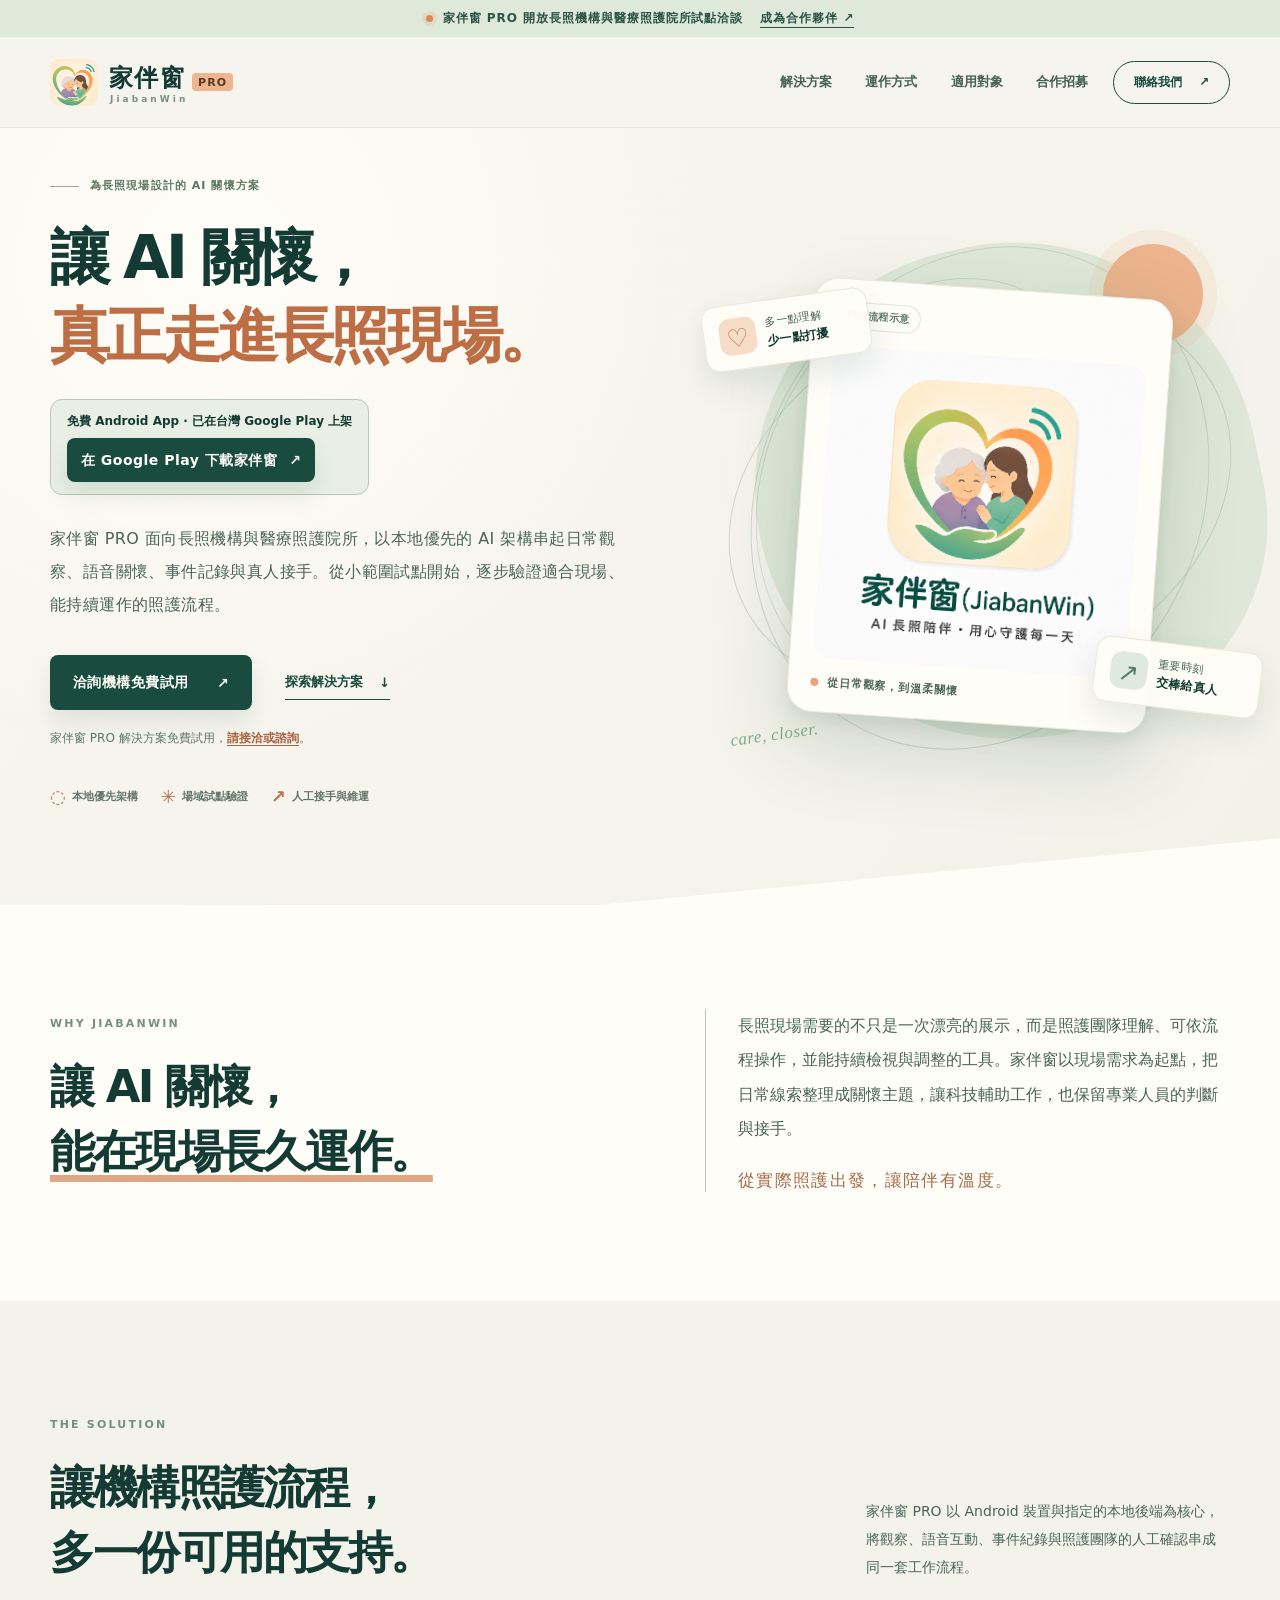
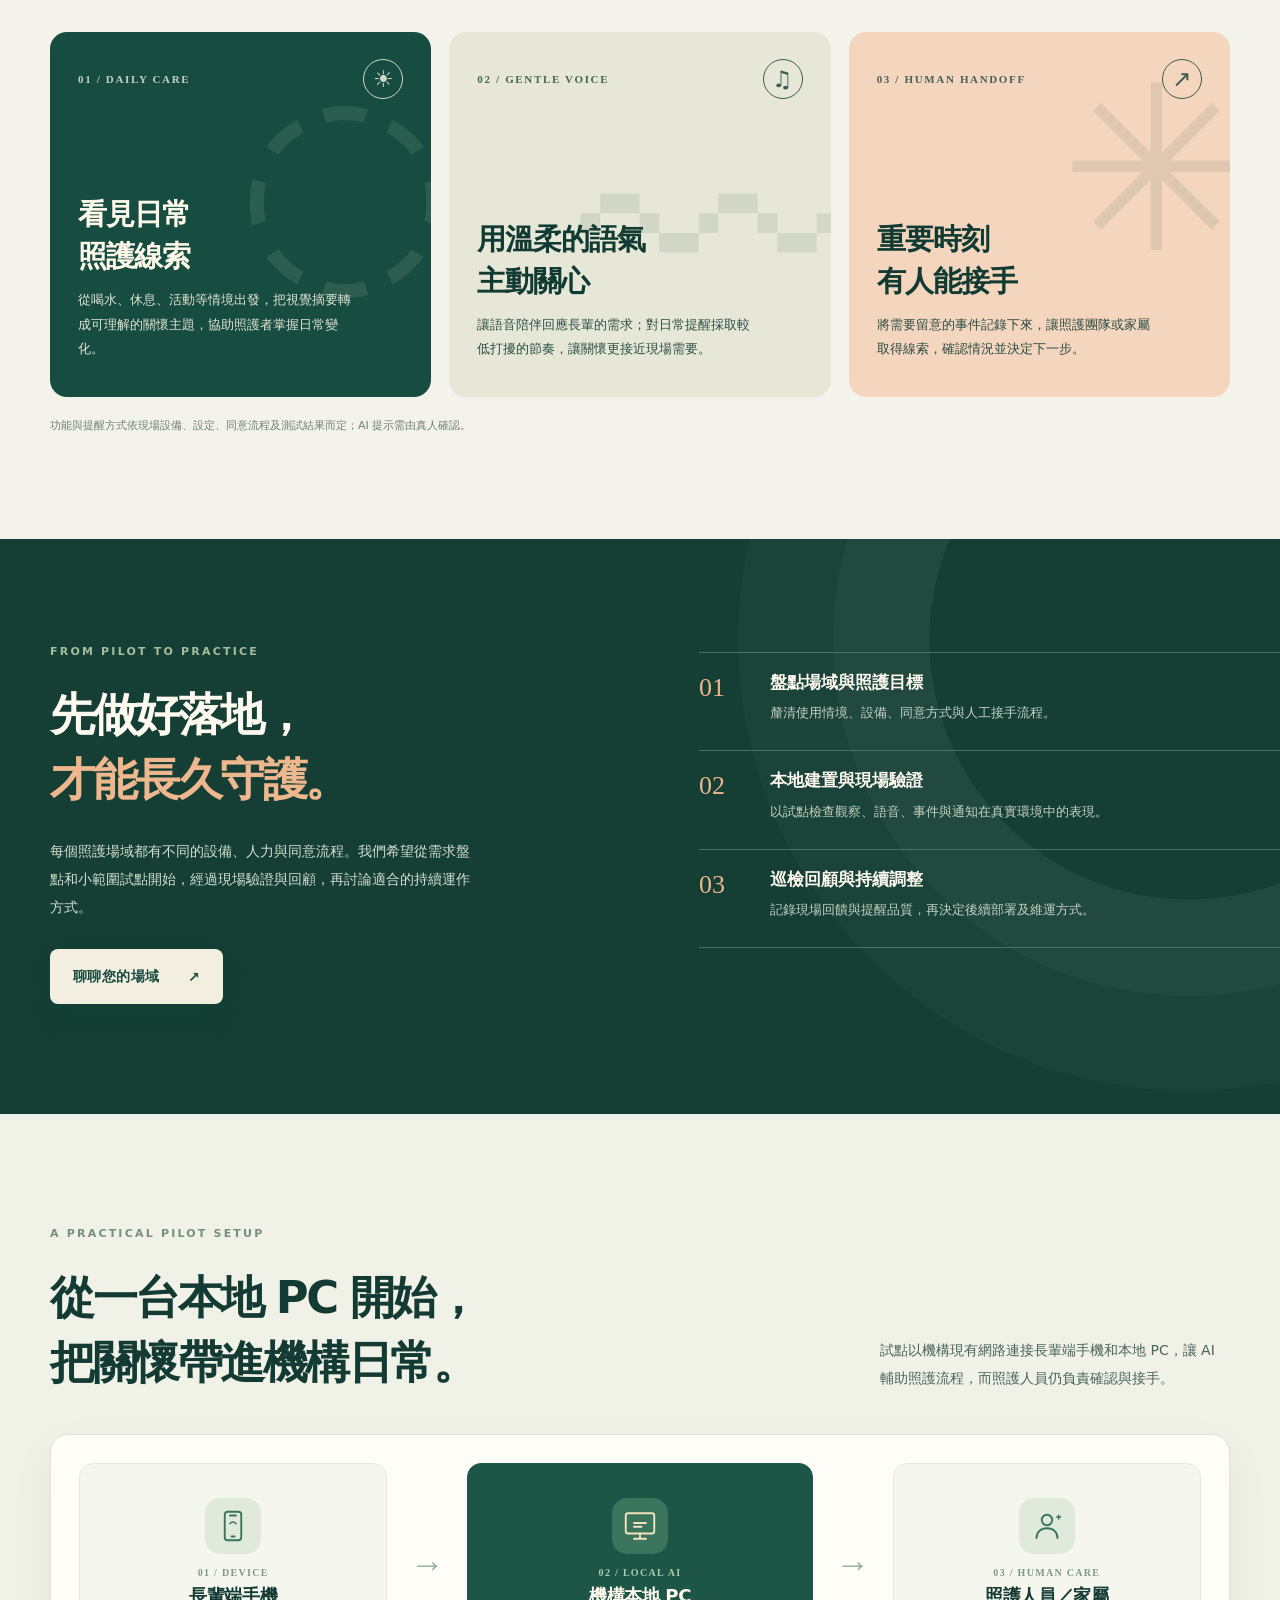
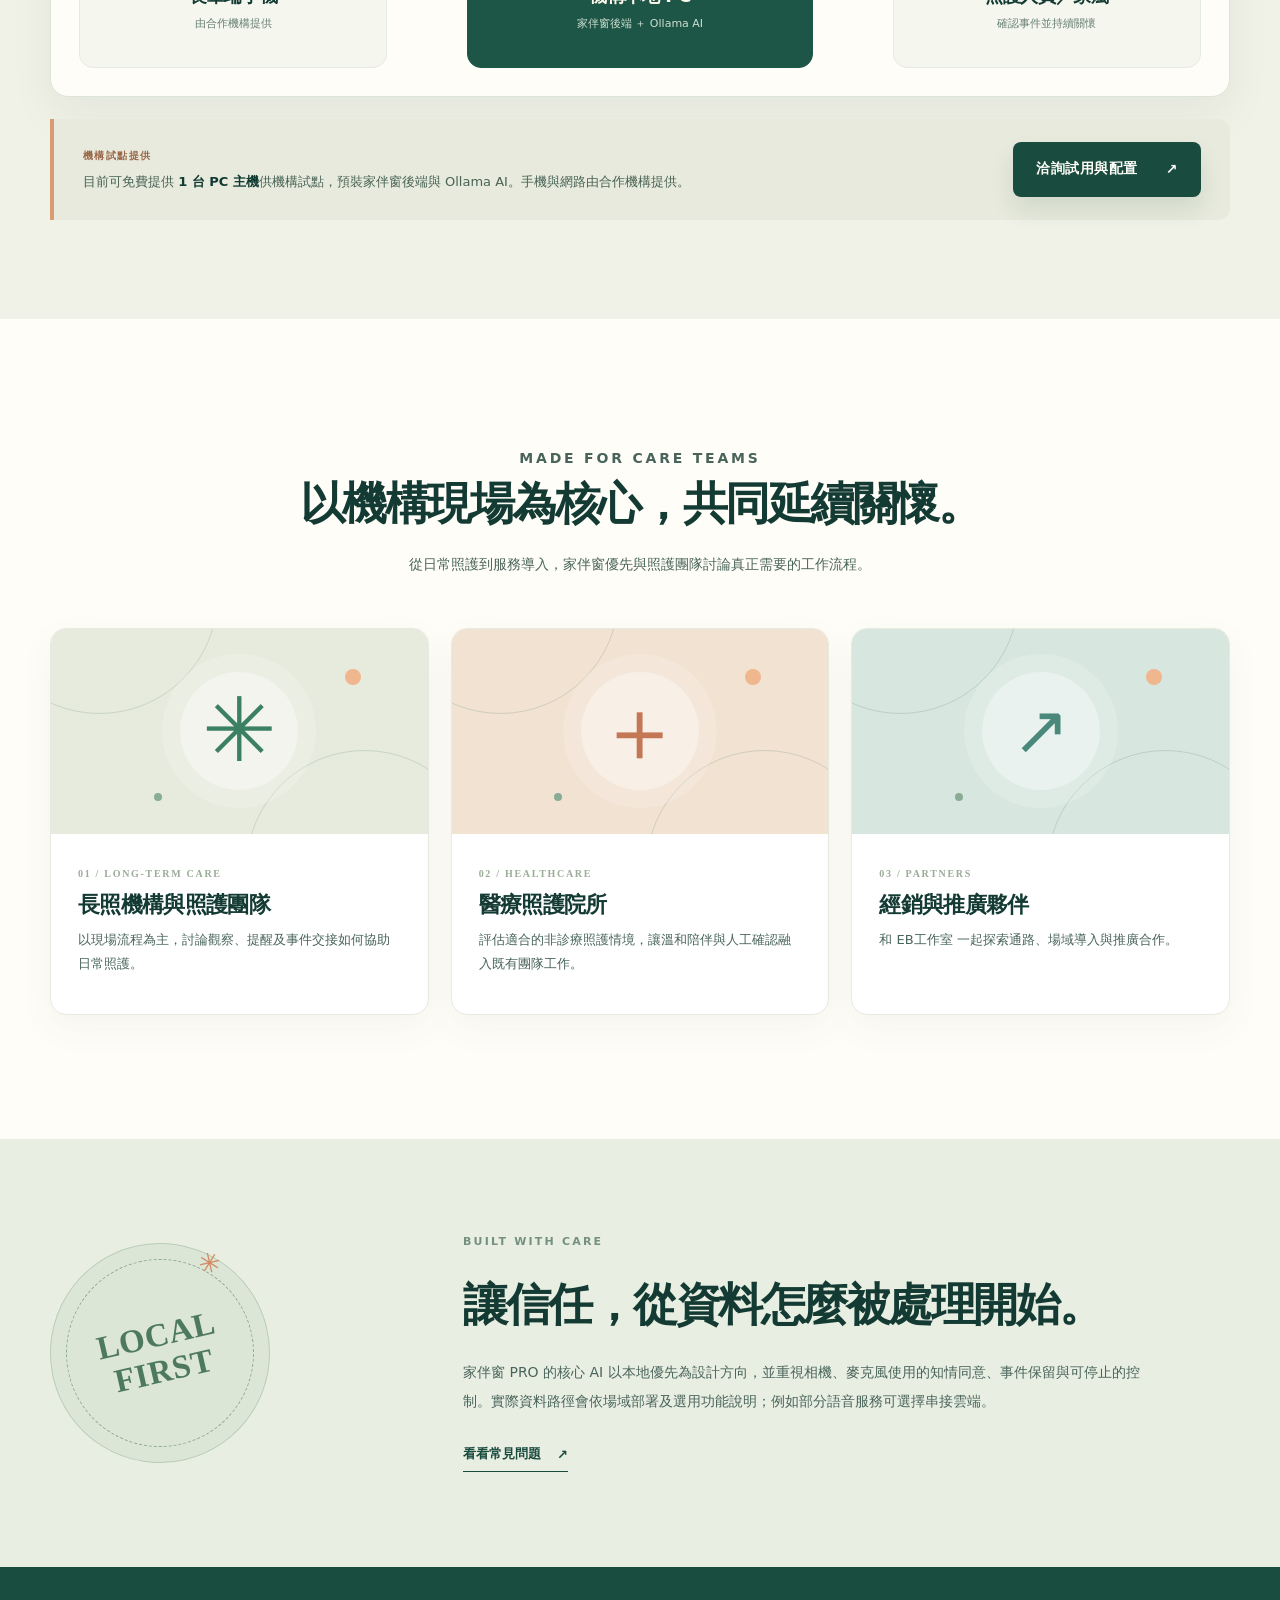
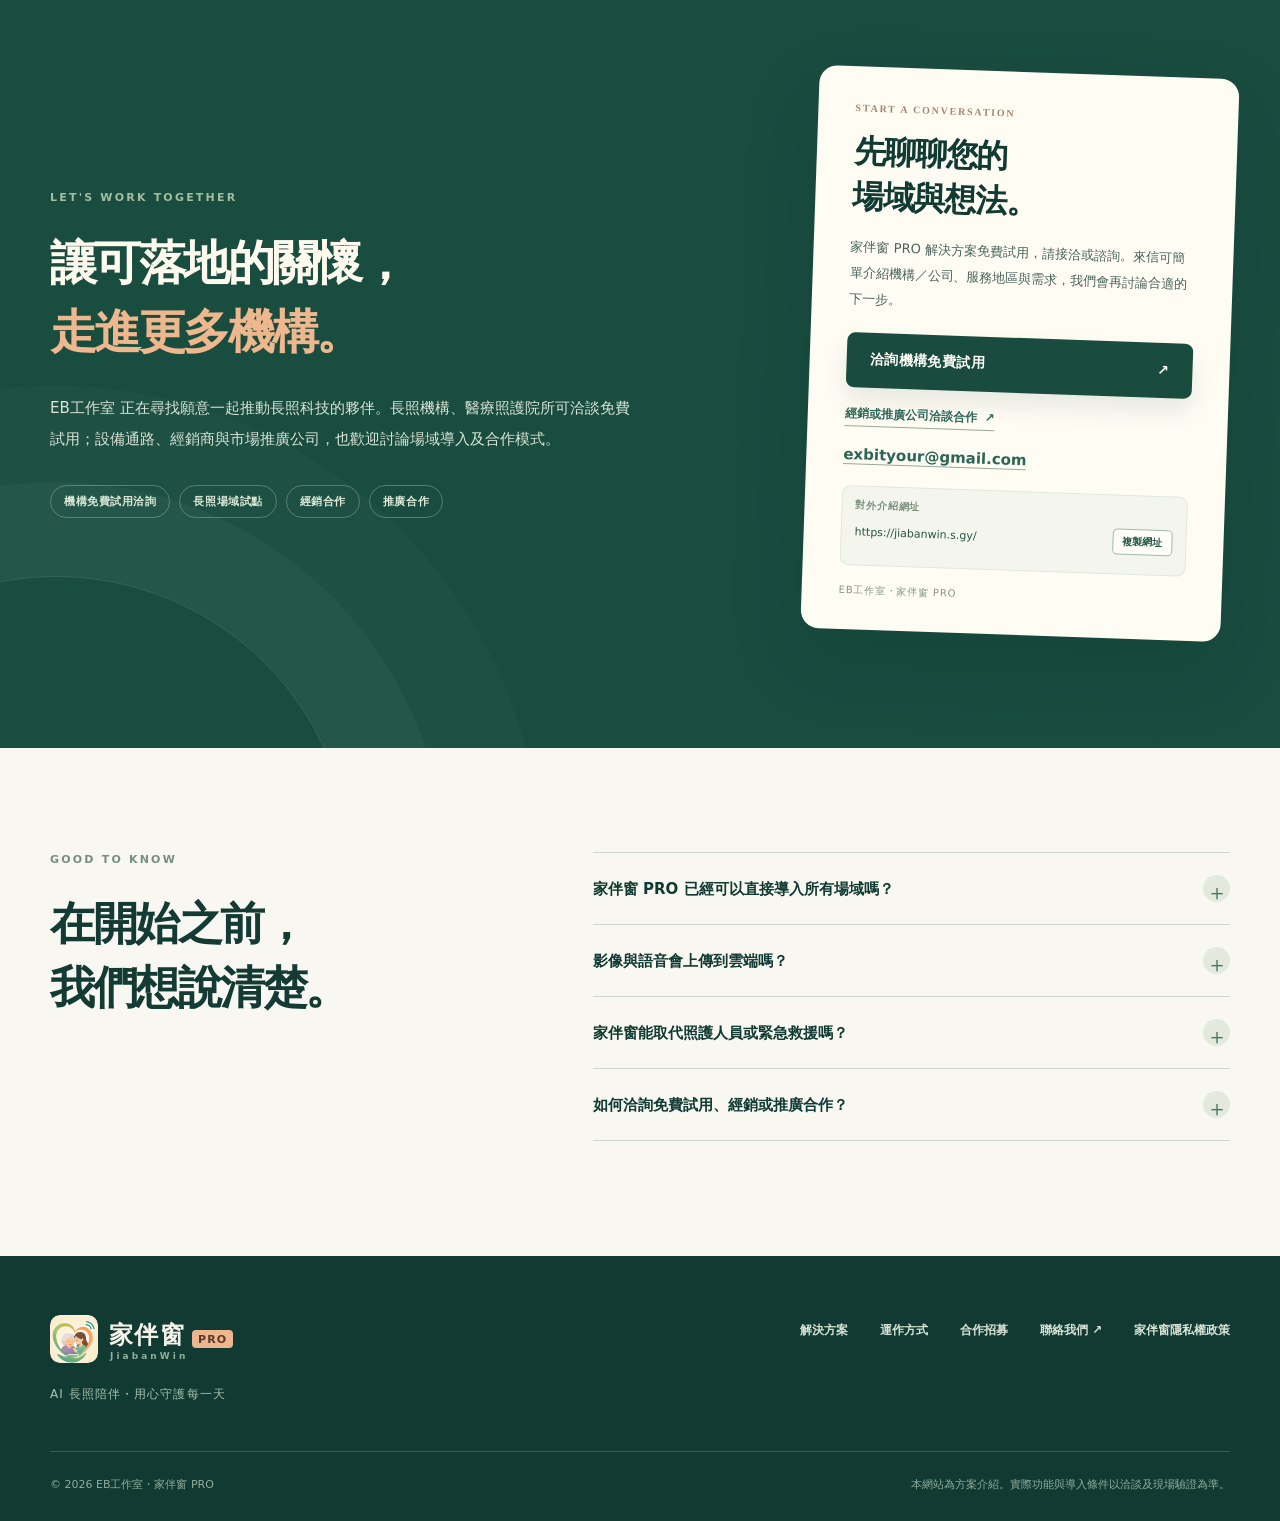
==== commit 59019408: "Publish JiabanWin branding and share links" ====
--- a/index.html
+++ b/index.html
@@ -7,20 +7,20 @@
     <meta name="description" content="家伴窗 PRO 為台灣長照機構與醫療照護院所規劃本地優先的 AI 關懷試點：日常觀察、語音陪伴、事件紀錄與照護人員接手。免費試用、經銷與推廣合作請洽 EB工作室。" />
     <meta property="og:type" content="website" />
     <meta property="og:locale" content="zh_TW" />
-    <meta property="og:site_name" content="家伴窗 PRO｜CareMind" />
-    <meta property="og:url" content="https://caremind-pro.s.gy/" />
+    <meta property="og:site_name" content="家伴窗 PRO｜JiabanWin" />
+    <meta property="og:url" content="https://jiabanwin.s.gy/" />
     <meta property="og:title" content="家伴窗 PRO｜長照機構 AI 關懷試點與本地部署" />
     <meta property="og:description" content="面向長照機構與醫療照護院所的本地優先 AI 關懷方案。機構免費試用、經銷與推廣合作歡迎洽詢 EB工作室。" />
-    <meta property="og:image" content="./assets/caremind-brand.png?v=20261114-brand" />
+    <meta property="og:image" content="./assets/caremind-brand.png?v=20261114-jiabanwin" />
     <meta property="og:image:type" content="image/png" />
     <meta property="og:image:width" content="1254" />
     <meta property="og:image:height" content="1254" />
-    <meta property="og:image:alt" content="家伴窗 CareMind 品牌圖：長輩與照護者在愛心中相伴" />
+    <meta property="og:image:alt" content="家伴窗 JiabanWin 品牌圖：長輩與照護者在愛心中相伴" />
     <meta name="twitter:card" content="summary" />
     <meta name="twitter:title" content="家伴窗 PRO｜長照機構 AI 關懷試點" />
     <meta name="twitter:description" content="本地優先 AI 關懷，從機構試點到人工接手。免費試用與經銷推廣合作歡迎洽詢。" />
-    <meta name="twitter:image" content="./assets/caremind-brand.png?v=20261114-brand" />
-    <meta name="twitter:image:alt" content="家伴窗 CareMind 品牌圖：長輩與照護者在愛心中相伴" />
+    <meta name="twitter:image" content="./assets/caremind-brand.png?v=20261114-jiabanwin" />
+    <meta name="twitter:image:alt" content="家伴窗 JiabanWin 品牌圖：長輩與照護者在愛心中相伴" />
     <title>家伴窗 PRO｜長照機構 AI 關懷試點與本地部署方案</title>
     <script type="application/ld+json">
       {
@@ -28,9 +28,9 @@
         "@graph": [
           {
             "@type": "Organization",
-            "@id": "https://caremind-pro.s.gy/#organization",
+            "@id": "https://jiabanwin.s.gy/#organization",
             "name": "EB工作室",
-            "url": "https://caremind-pro.s.gy/",
+            "url": "https://jiabanwin.s.gy/",
             "email": "exbityour@gmail.com",
             "contactPoint": {
               "@type": "ContactPoint",
@@ -41,17 +41,17 @@
           },
           {
             "@type": "WebSite",
-            "@id": "https://caremind-pro.s.gy/#website",
+            "@id": "https://jiabanwin.s.gy/#website",
             "name": "家伴窗 PRO",
-            "alternateName": "CareMind PRO",
-            "url": "https://caremind-pro.s.gy/",
+            "alternateName": "JiabanWin PRO",
+            "url": "https://jiabanwin.s.gy/",
             "inLanguage": "zh-TW",
-            "publisher": { "@id": "https://caremind-pro.s.gy/#organization" }
+            "publisher": { "@id": "https://jiabanwin.s.gy/#organization" }
           }
         ]
       }
     </script>
-    <link rel="icon" href="./assets/caremind-logo.svg?v=20261114-brand" type="image/svg+xml" />
+    <link rel="icon" href="./assets/caremind-logo.svg?v=20261114-jiabanwin" type="image/svg+xml" />
     <link rel="stylesheet" href="./styles.css?v=20261114-app" />
   </head>
   <body>
@@ -69,9 +69,9 @@
       <div class="container site-header__inner">
         <a class="brand" href="#top" aria-label="家伴窗 PRO，回到頁首">
           <span class="brand__mark" aria-hidden="true">
-            <img src="./assets/caremind-logo.svg?v=20261114-brand" width="48" height="48" alt="" />
+            <img src="./assets/caremind-logo.svg?v=20261114-jiabanwin" width="48" height="48" alt="" />
           </span>
-          <span class="brand__name">家伴窗 <strong>PRO</strong><small>CareMind</small></span>
+          <span class="brand__name">家伴窗 <strong>PRO</strong><small>JiabanWin</small></span>
         </a>
 
         <nav class="desktop-nav" aria-label="主要導覽">
@@ -126,7 +126,7 @@
             <div class="hero-art__card">
               <span class="hero-art__tag">照護流程示意</span>
               <div class="hero-art__logo-frame">
-                <img src="./assets/caremind-brand.png?v=20261114-brand" width="1254" height="1254" alt="家伴窗 CareMind：AI 長照陪伴，用心守護每一天" fetchpriority="high" />
+                <img src="./assets/caremind-brand.png?v=20261114-jiabanwin" width="1254" height="1254" alt="家伴窗 JiabanWin：AI 長照陪伴，用心守護每一天" fetchpriority="high" />
               </div>
               <div class="hero-art__caption"><span class="hero-art__caption-dot"></span><span>從日常觀察，到溫柔關懷</span></div>
             </div>
@@ -140,7 +140,7 @@
 
       <section class="intro section" aria-labelledby="intro-title">
         <div class="container intro__grid">
-          <div><p class="section-kicker">WHY CAREMIND</p><h2 id="intro-title">讓 AI 關懷，<br /><span class="underlined">能在現場長久運作。</span></h2></div>
+          <div><p class="section-kicker">WHY JIABANWIN</p><h2 id="intro-title">讓 AI 關懷，<br /><span class="underlined">能在現場長久運作。</span></h2></div>
           <div class="intro__copy"><p>長照現場需要的不只是一次漂亮的展示，而是照護團隊理解、可依流程操作，並能持續檢視與調整的工具。家伴窗以現場需求為起點，把日常線索整理成關懷主題，讓科技輔助工作，也保留專業人員的判斷與接手。</p><span class="intro__signature">從實際照護出發，讓陪伴有溫度。</span></div>
         </div>
       </section>
@@ -203,7 +203,7 @@
       <section class="partners section" id="partners" aria-labelledby="partners-title">
         <div class="container partners__grid">
           <div class="partners__copy"><p class="section-kicker section-kicker--light">LET'S WORK TOGETHER</p><h2 id="partners-title">讓可落地的關懷，<br /><em>走進更多機構。</em></h2><p>EB工作室 正在尋找願意一起推動長照科技的夥伴。長照機構、醫療照護院所可洽談免費試用；設備通路、經銷商與市場推廣公司，也歡迎討論場域導入及合作模式。</p><div class="partner-tags"><span>機構免費試用洽詢</span><span>長照場域試點</span><span>經銷合作</span><span>推廣合作</span></div></div>
-          <div class="contact-card"><span class="contact-card__eyebrow">START A CONVERSATION</span><h3>先聊聊您的<br />場域與想法。</h3><p>家伴窗 PRO 解決方案免費試用，請接洽或諮詢。來信可簡單介紹機構／公司、服務地區與需求，我們會再討論合適的下一步。</p><a class="button button--primary contact-card__button" href="mailto:exbityour@gmail.com?subject=%E5%AE%B6%E4%BC%B4%E7%AA%97%20PRO%20%E6%A9%9F%E6%A7%8B%E5%85%8D%E8%B2%BB%E8%A9%A6%E7%94%A8%E8%AB%AE%E8%A9%A2">洽詢機構免費試用 <span aria-hidden="true">↗</span></a><a class="contact-card__partner" href="mailto:exbityour@gmail.com?subject=%E5%AE%B6%E4%BC%B4%E7%AA%97%20PRO%20%E7%B6%93%E9%8A%B7%E8%88%87%E6%8E%A8%E5%BB%A3%E5%90%88%E4%BD%9C">經銷或推廣公司洽談合作 <span aria-hidden="true">↗</span></a><a class="contact-card__email" href="mailto:exbityour@gmail.com">exbityour@gmail.com</a><div class="contact-card__share"><span>對外介紹網址</span><code>https://caremind-pro.s.gy/</code><button type="button" id="copy-site-link">複製網址</button><span class="contact-card__share-status" id="copy-site-status" role="status" aria-live="polite"></span></div><span class="contact-card__studio">EB工作室・家伴窗 PRO</span></div>
+          <div class="contact-card"><span class="contact-card__eyebrow">START A CONVERSATION</span><h3>先聊聊您的<br />場域與想法。</h3><p>家伴窗 PRO 解決方案免費試用，請接洽或諮詢。來信可簡單介紹機構／公司、服務地區與需求，我們會再討論合適的下一步。</p><a class="button button--primary contact-card__button" href="mailto:exbityour@gmail.com?subject=%E5%AE%B6%E4%BC%B4%E7%AA%97%20PRO%20%E6%A9%9F%E6%A7%8B%E5%85%8D%E8%B2%BB%E8%A9%A6%E7%94%A8%E8%AB%AE%E8%A9%A2">洽詢機構免費試用 <span aria-hidden="true">↗</span></a><a class="contact-card__partner" href="mailto:exbityour@gmail.com?subject=%E5%AE%B6%E4%BC%B4%E7%AA%97%20PRO%20%E7%B6%93%E9%8A%B7%E8%88%87%E6%8E%A8%E5%BB%A3%E5%90%88%E4%BD%9C">經銷或推廣公司洽談合作 <span aria-hidden="true">↗</span></a><a class="contact-card__email" href="mailto:exbityour@gmail.com">exbityour@gmail.com</a><div class="contact-card__share"><span>對外介紹網址</span><code>https://jiabanwin.s.gy/</code><button type="button" id="copy-site-link">複製網址</button><span class="contact-card__share-status" id="copy-site-status" role="status" aria-live="polite"></span></div><span class="contact-card__studio">EB工作室・家伴窗 PRO</span></div>
         </div>
       </section>
 
@@ -212,7 +212,7 @@
       </section>
     </main>
 
-    <footer class="site-footer"><div class="container"><div class="site-footer__top"><div><a class="brand brand--footer" href="#top" aria-label="家伴窗 PRO，回到頁首"><span class="brand__mark" aria-hidden="true"><img src="./assets/caremind-logo.svg?v=20261114-brand" width="48" height="48" alt="" loading="lazy" /></span><span class="brand__name">家伴窗 <strong>PRO</strong><small>CareMind</small></span></a><p>AI 長照陪伴・用心守護每一天</p></div><div class="site-footer__links"><a href="#solution">解決方案</a><a href="#how-it-works">運作方式</a><a href="#partners">合作招募</a><a href="mailto:exbityour@gmail.com">聯絡我們 ↗</a><a href="https://caremind-pro.s.gy/free-privacy">家伴窗隱私權政策</a></div></div><div class="site-footer__bottom"><span>© <span id="year">2026</span> EB工作室・家伴窗 PRO</span><span>本網站為方案介紹。實際功能與導入條件以洽談及現場驗證為準。</span></div></div></footer>
-    <script src="./main.js" defer></script>
+    <footer class="site-footer"><div class="container"><div class="site-footer__top"><div><a class="brand brand--footer" href="#top" aria-label="家伴窗 PRO，回到頁首"><span class="brand__mark" aria-hidden="true"><img src="./assets/caremind-logo.svg?v=20261114-jiabanwin" width="48" height="48" alt="" loading="lazy" /></span><span class="brand__name">家伴窗 <strong>PRO</strong><small>JiabanWin</small></span></a><p>AI 長照陪伴・用心守護每一天</p></div><div class="site-footer__links"><a href="#solution">解決方案</a><a href="#how-it-works">運作方式</a><a href="#partners">合作招募</a><a href="mailto:exbityour@gmail.com">聯絡我們 ↗</a><a href="https://jiabanwin.s.gy/free-privacy">家伴窗隱私權政策</a></div></div><div class="site-footer__bottom"><span>© <span id="year">2026</span> EB工作室・家伴窗 PRO</span><span>本網站為方案介紹。實際功能與導入條件以洽談及現場驗證為準。</span></div></div></footer>
+    <script src="./main.js?v=20261114-jiabanwin" defer></script>
   </body>
 </html>
